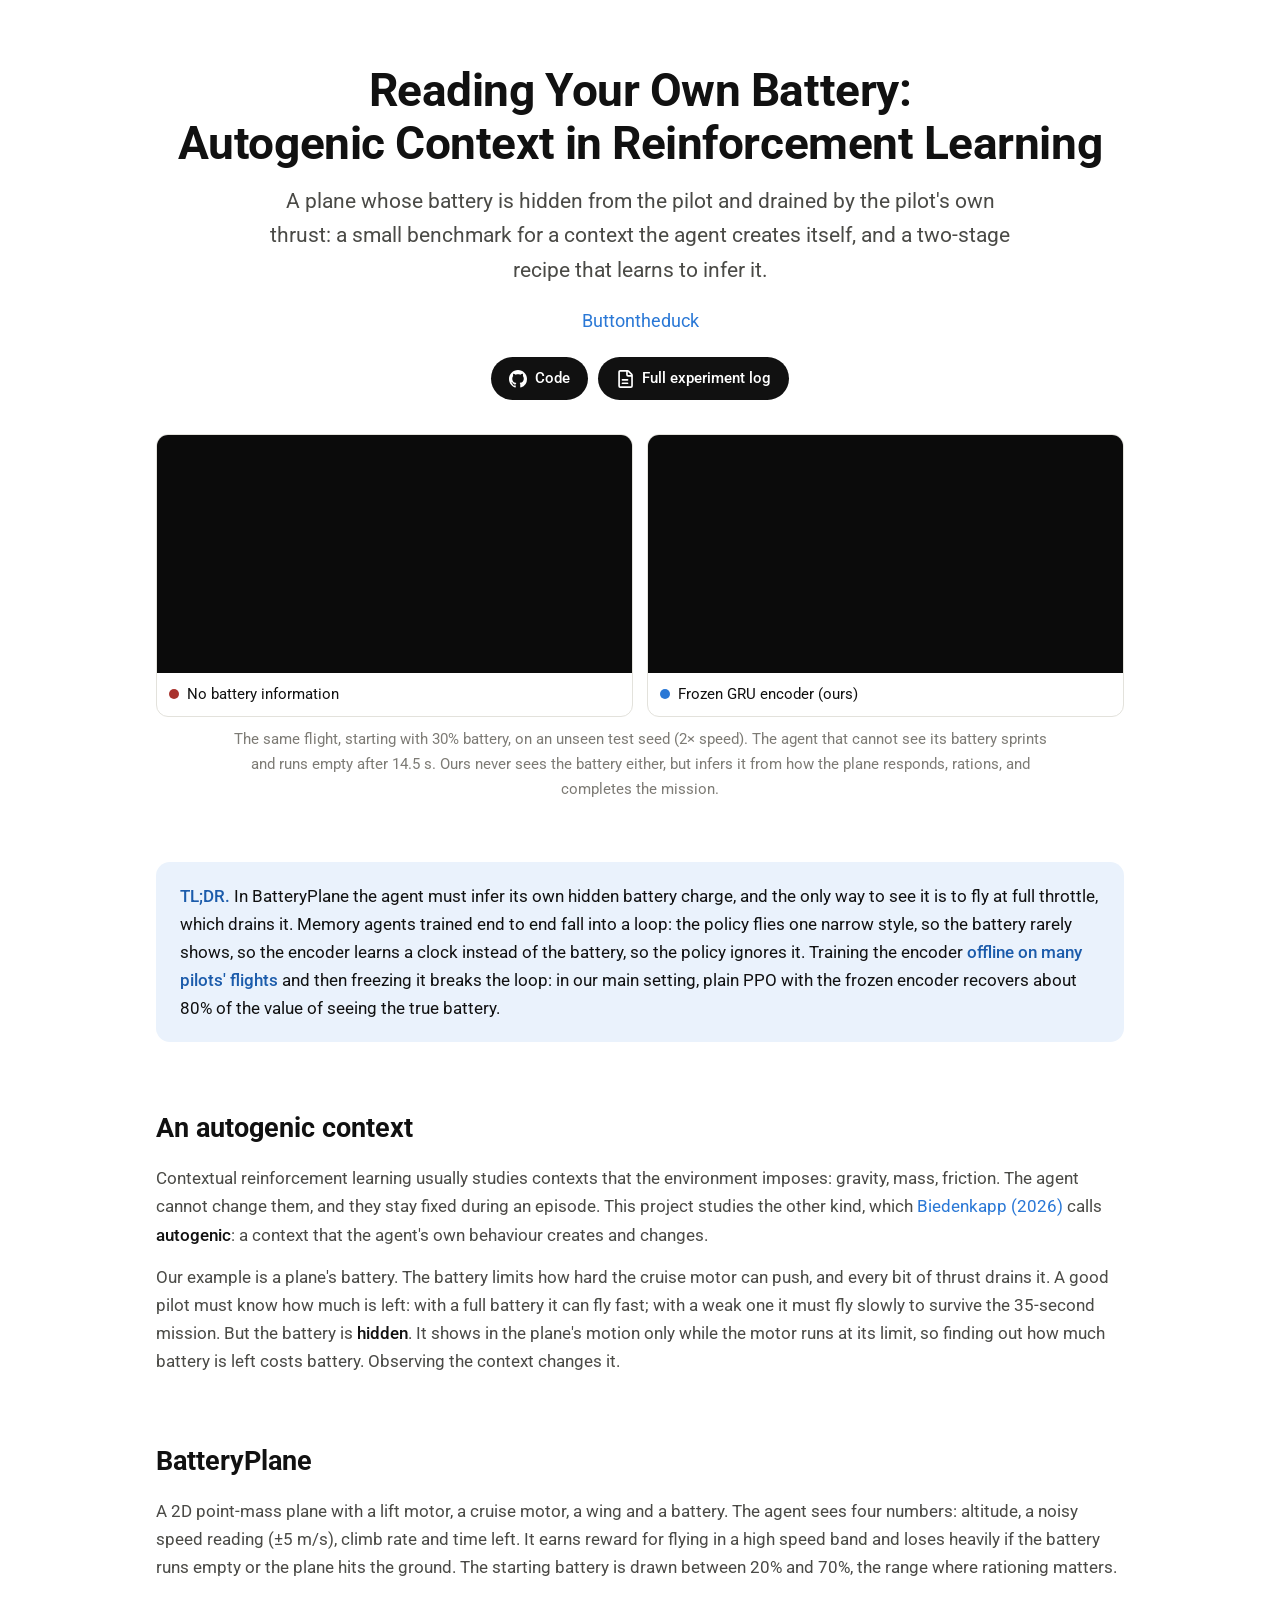
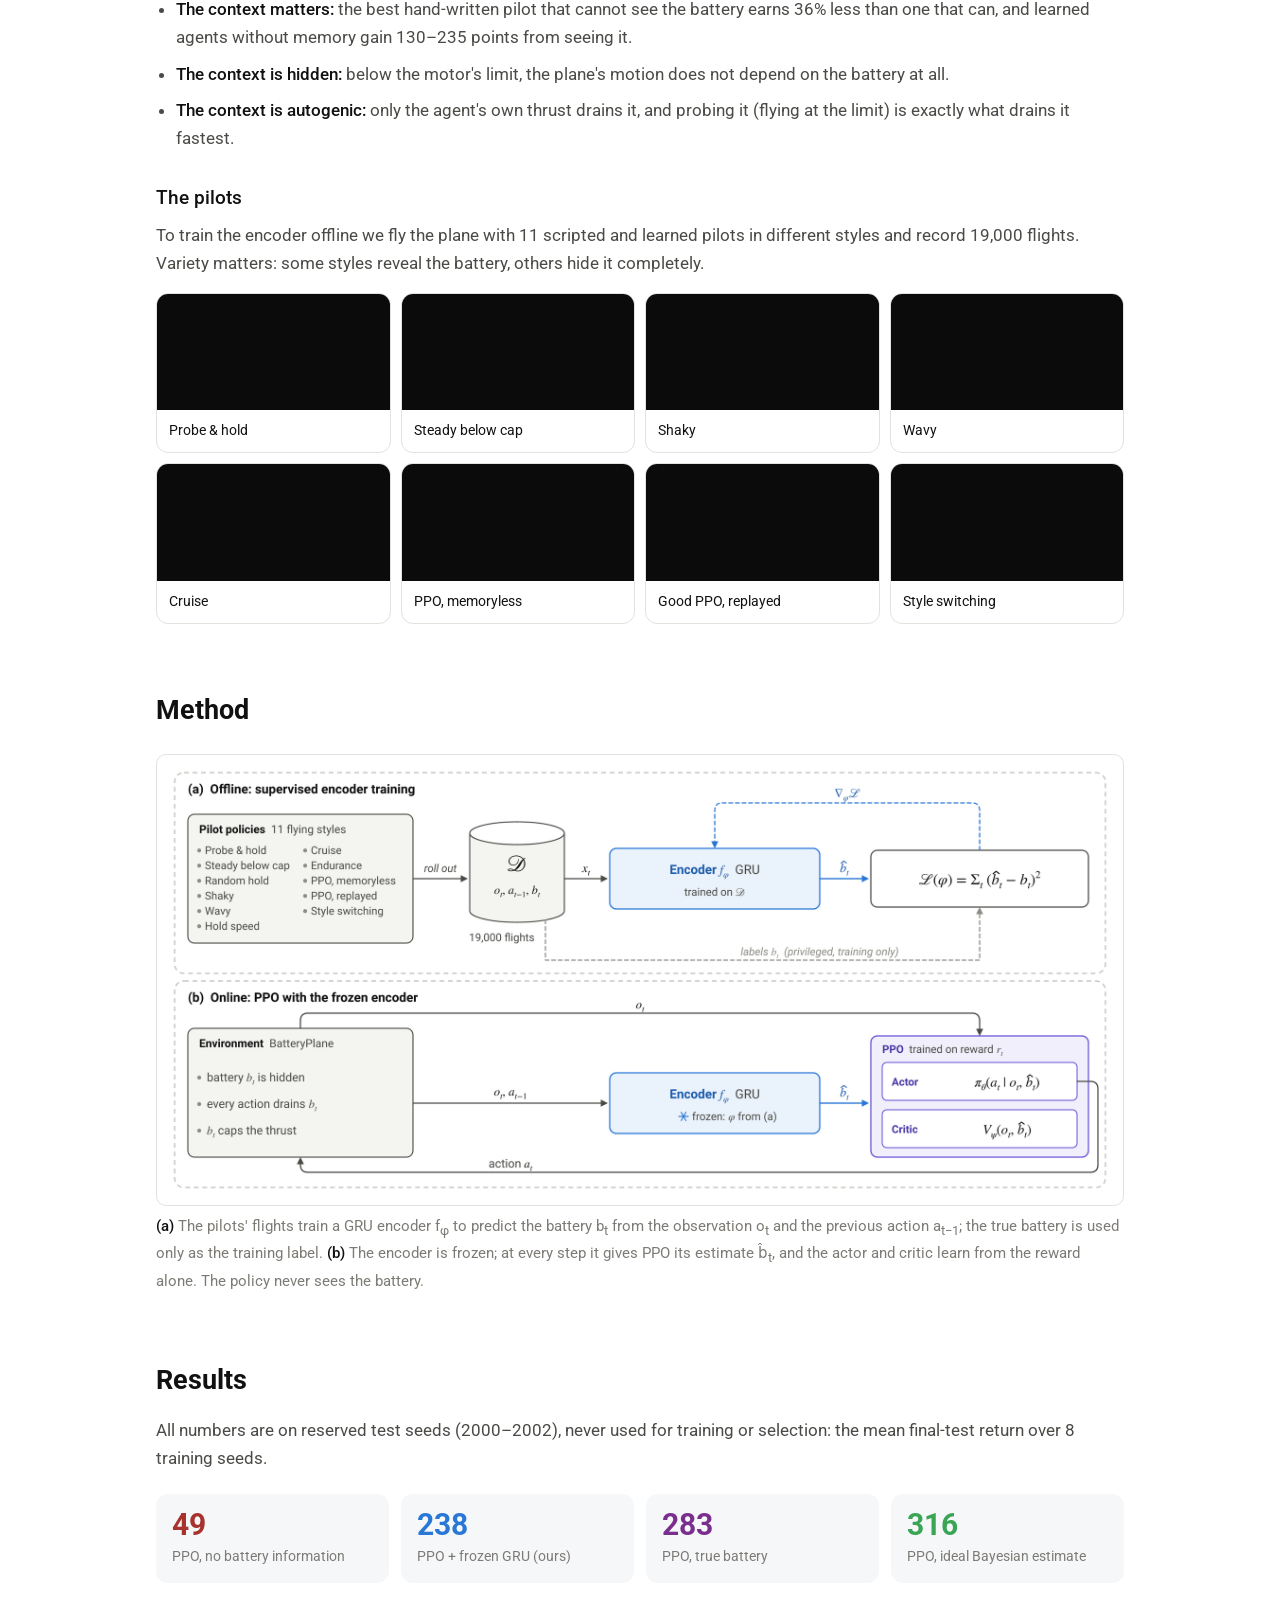
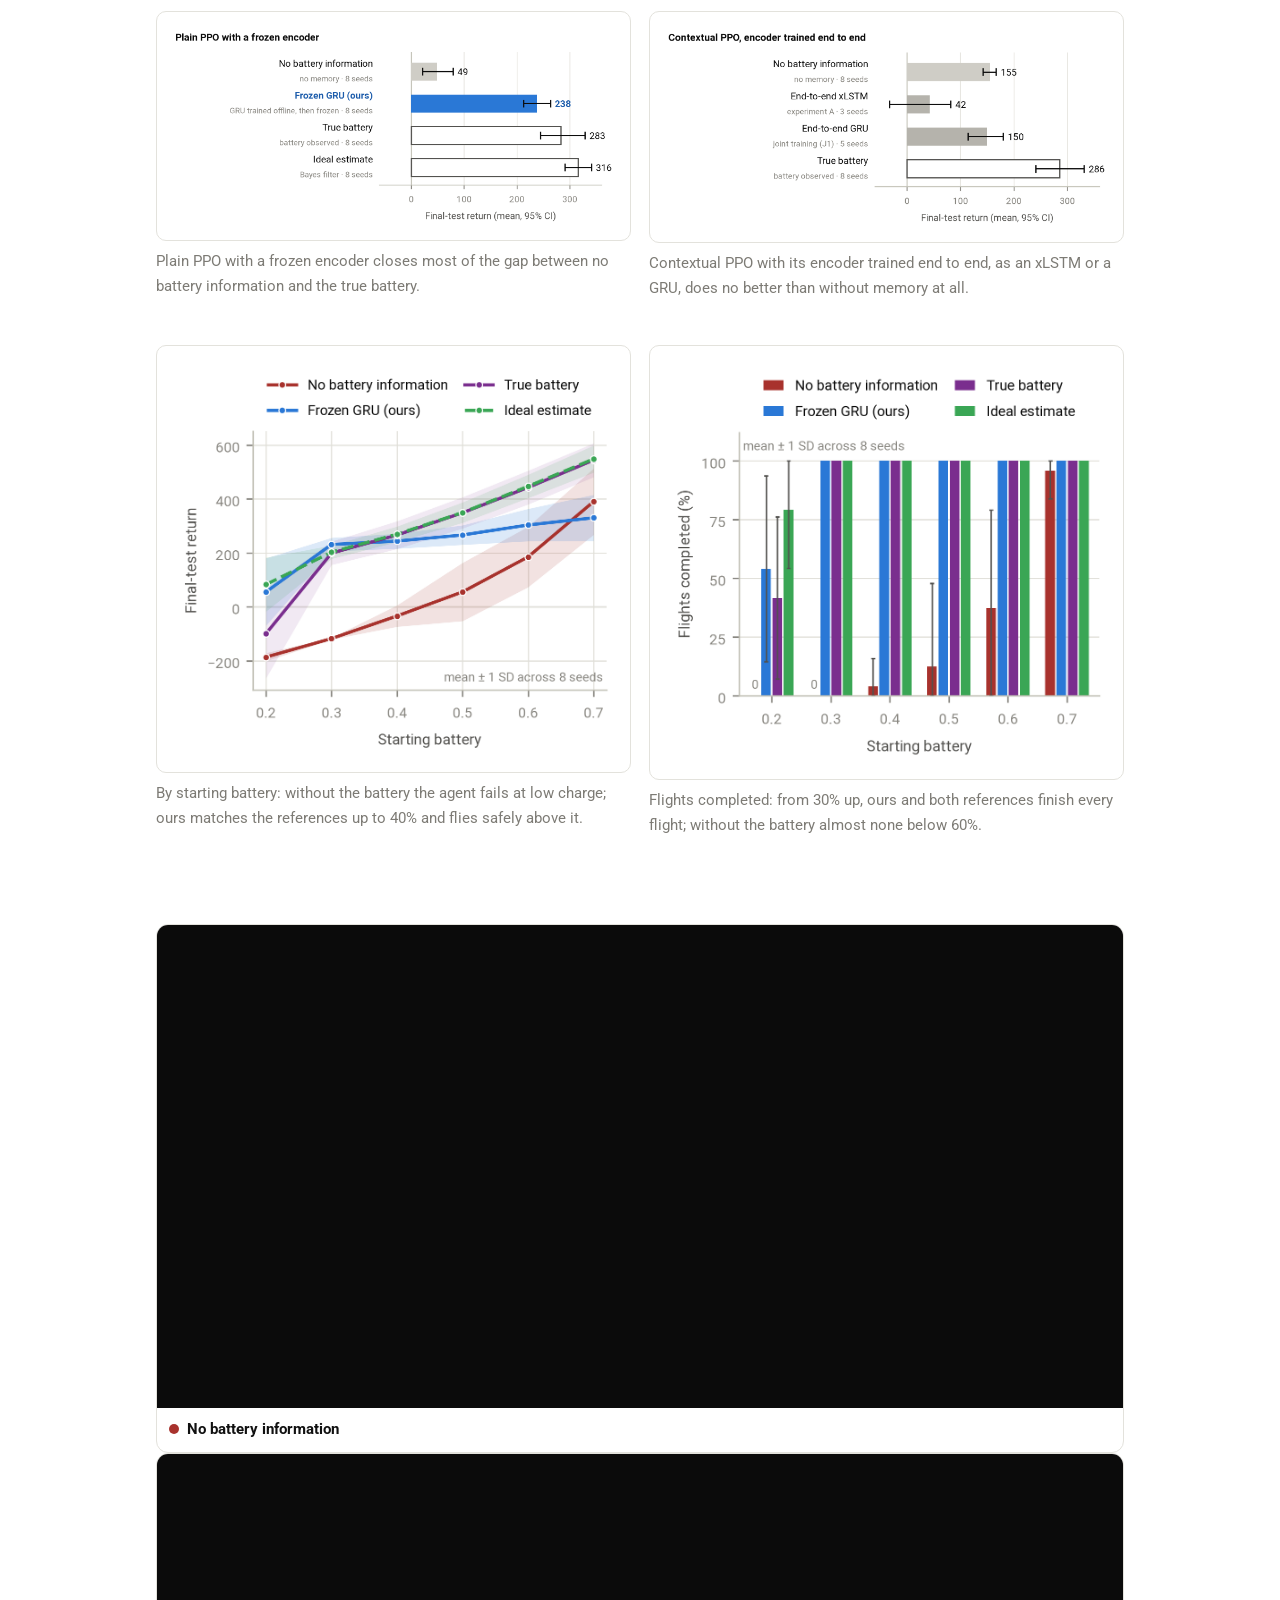
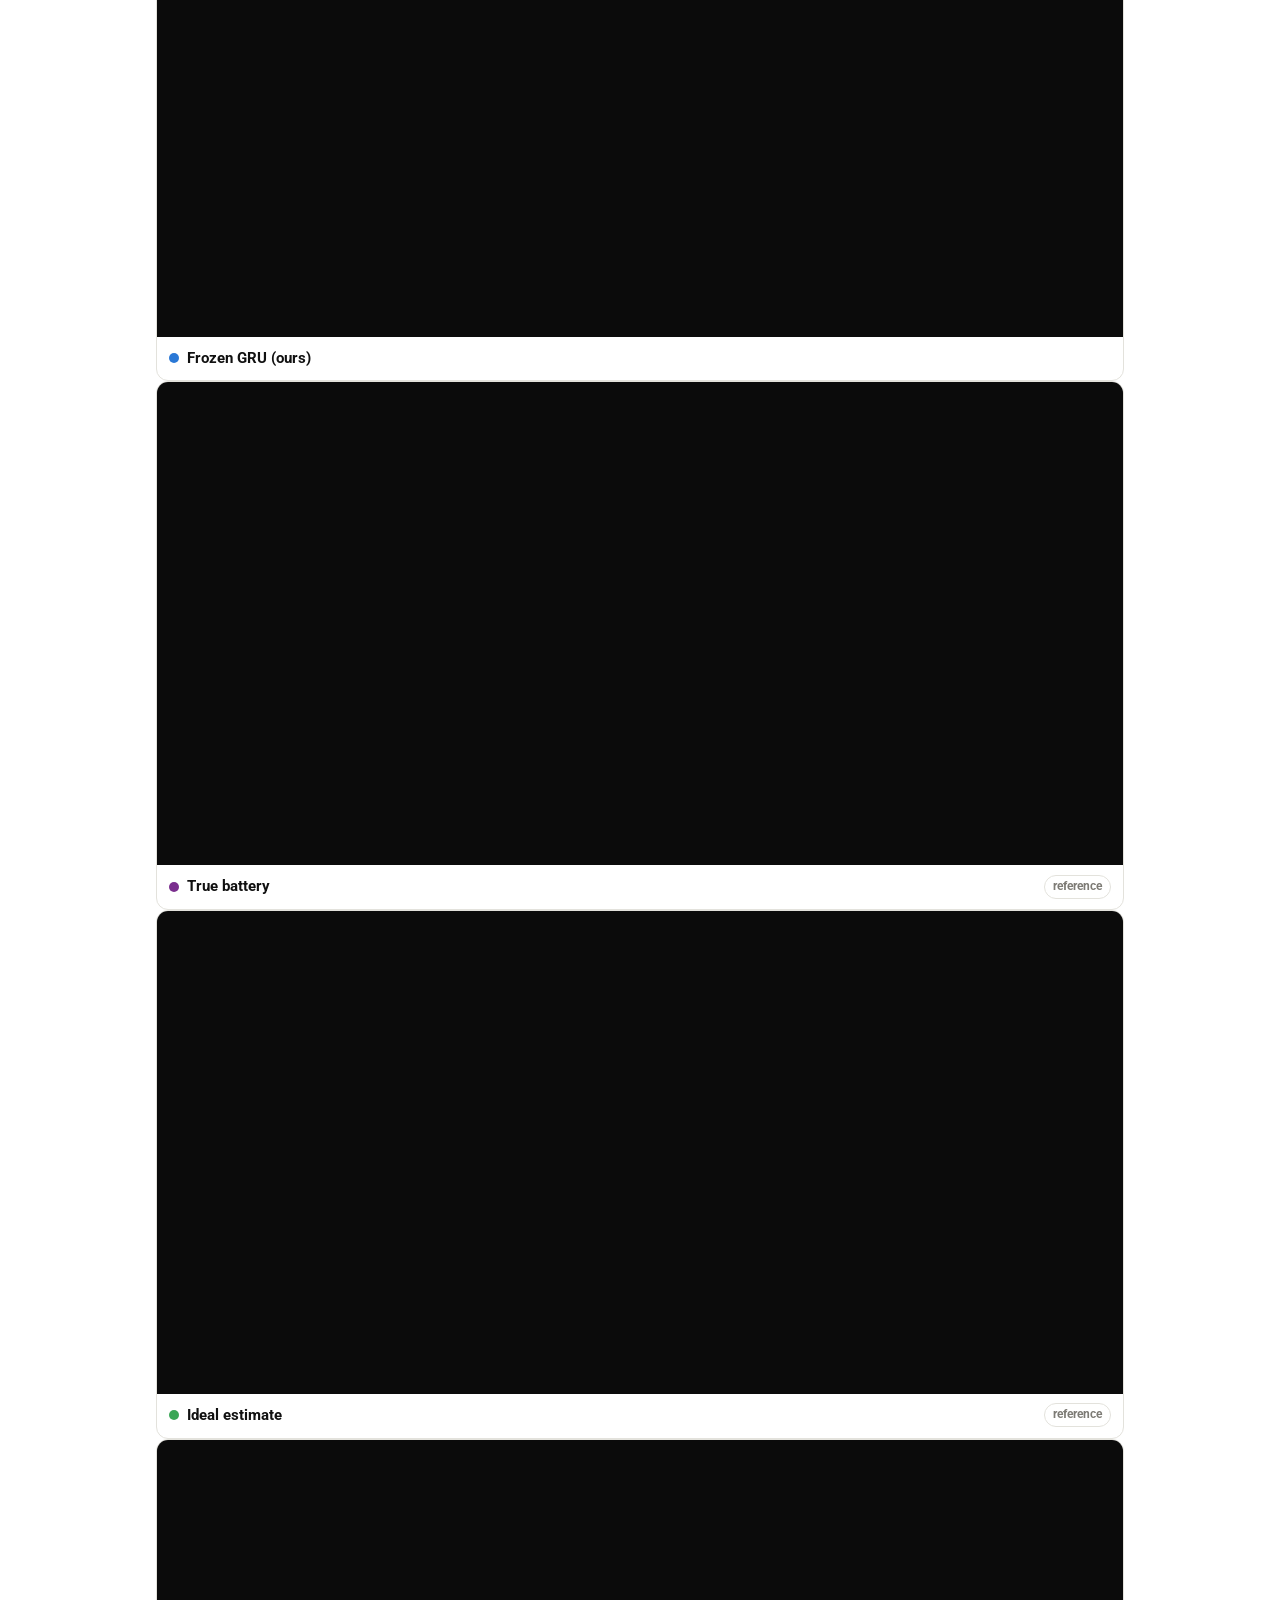
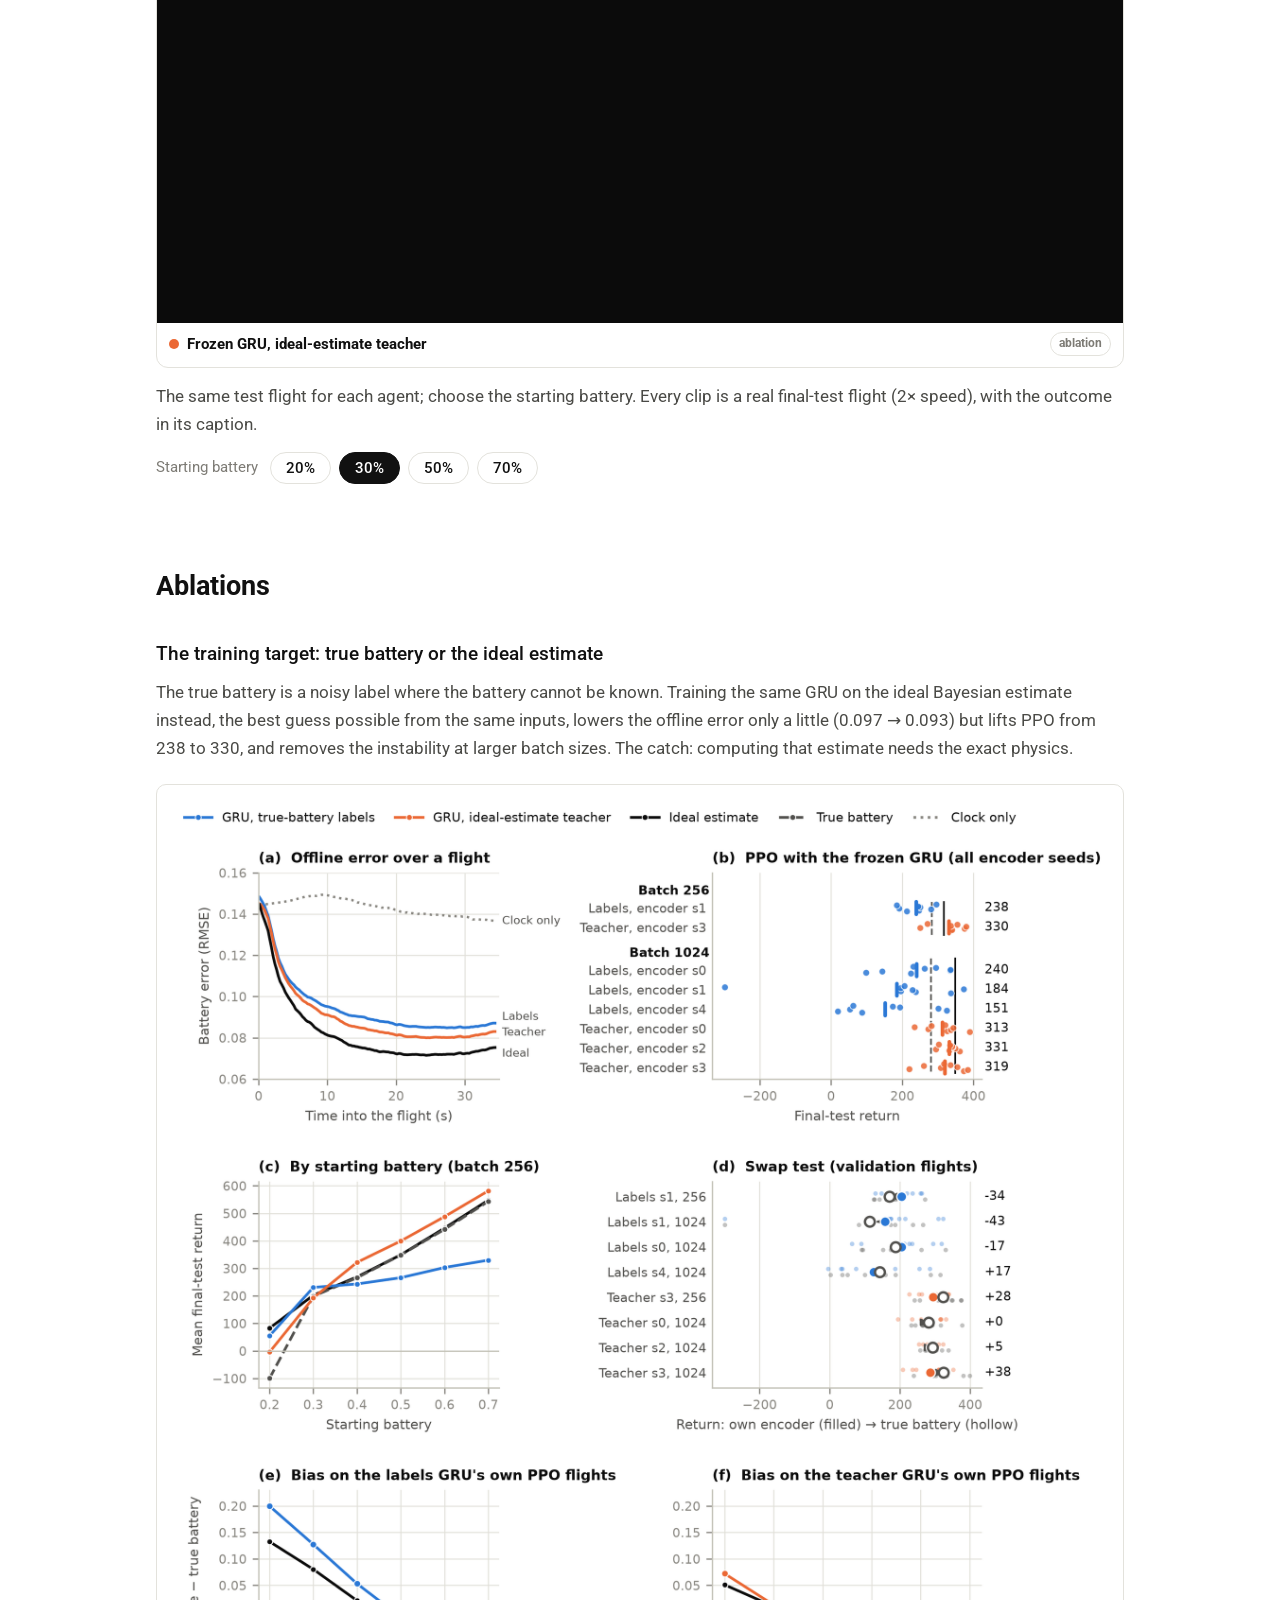
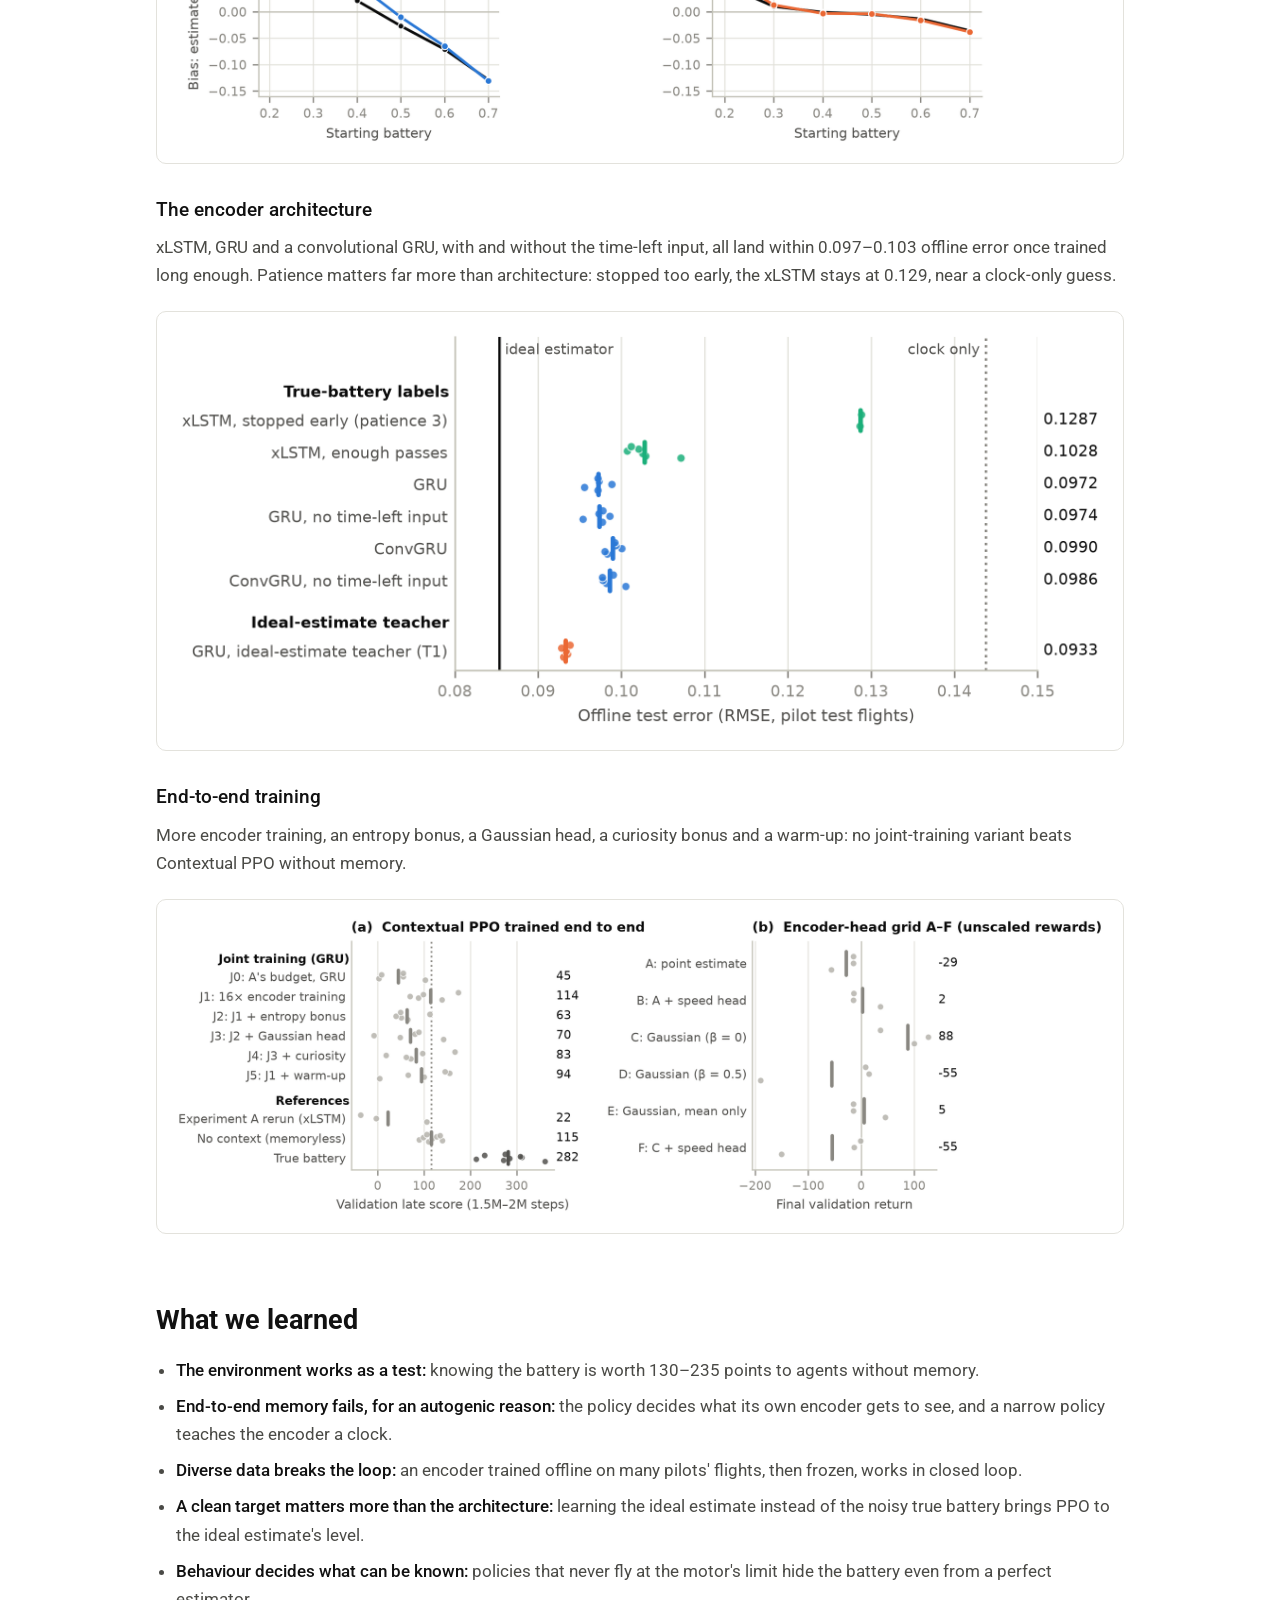
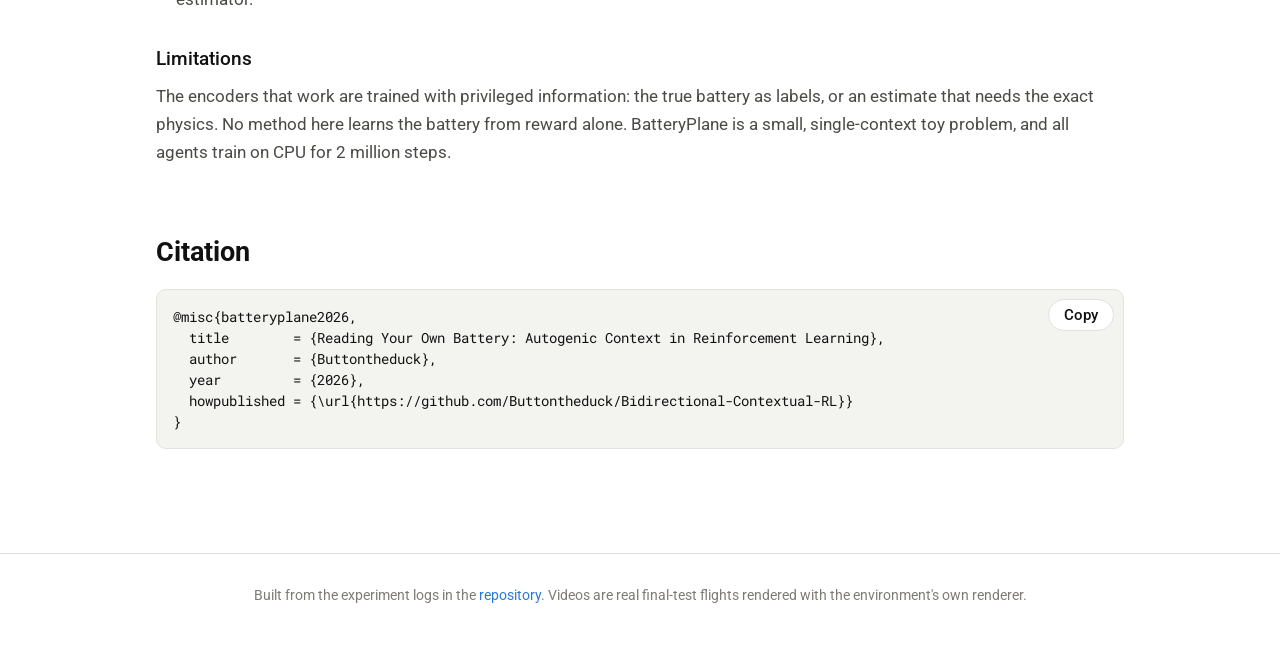
==== docs/index.html @ 3867484c "Project page for GitHub Pages (docs/) docs/index.html: the problem, BatteryPlane with the pilot styl" ====
<!DOCTYPE html>
<html lang="en">
<head>
  <meta charset="utf-8">
  <meta name="viewport" content="width=device-width, initial-scale=1">
  <title>Reading Your Own Battery: Autogenic Context in RL</title>
  <meta name="description" content="BatteryPlane, a benchmark where the agent's own actions change and hide its context, and a two-stage recipe that learns to infer it.">
  <meta property="og:title" content="Reading Your Own Battery: Autogenic Context in Reinforcement Learning">
  <meta property="og:description" content="A plane whose battery is hidden and drained by its own thrust. End-to-end memory agents fail; a frozen encoder trained on many pilots' flights recovers most of the value of knowing the battery.">
  <meta property="og:image" content="assets/figures/fig1_method.png">
  <link rel="preconnect" href="https://fonts.googleapis.com">
  <link rel="preconnect" href="https://fonts.gstatic.com" crossorigin>
  <link href="https://fonts.googleapis.com/css2?family=Roboto:ital,wght@0,400;0,500;0,700;1,400&family=Roboto+Mono:wght@400&display=swap" rel="stylesheet">
  <style>
    :root {
      --bg: #ffffff; --surface: #f6f7f9; --card: #ffffff; --ink: #111111; --ink2: #4a4a46; --muted: #7d7b75;
      --line: #e3e2dc; --accent: #2a78d6; --accent-dark: #1c5cab; --accent-tint: #eaf2fc;
      --red: #a8322d; --green: #3aa655; --purple: #7a2e8e; --code: #f3f3f0;
      color-scheme: light;
    }
    @media (prefers-color-scheme: dark) {
      :root:not([data-theme="light"]) {
        --bg: #141414; --surface: #1c1c1b; --card: #222221; --ink: #f0efec; --ink2: #c3c2b7; --muted: #8f8d86;
        --line: #33332f; --accent: #4f93e6; --accent-dark: #8fbaf0; --accent-tint: #1d2a3a; --code: #1f1f1e;
        color-scheme: dark;
      }
    }
    :root[data-theme="dark"] {
      --bg: #141414; --surface: #1c1c1b; --card: #222221; --ink: #f0efec; --ink2: #c3c2b7; --muted: #8f8d86;
      --line: #33332f; --accent: #4f93e6; --accent-dark: #8fbaf0; --accent-tint: #1d2a3a; --code: #1f1f1e;
      color-scheme: dark;
    }
    * { box-sizing: border-box; }
    html { scroll-behavior: smooth; }
    body { margin: 0; background: var(--bg); color: var(--ink); font: 400 17px/1.65 "Roboto", system-ui, -apple-system, "Segoe UI", sans-serif; }
    main { max-width: 1000px; margin: 0 auto; padding: 0 16px 64px; }
    a { color: var(--accent); text-decoration: none; }
    a:hover { text-decoration: underline; }
    h1 { font-size: clamp(30px, 5vw, 46px); line-height: 1.15; margin: 0 0 14px; font-weight: 700; letter-spacing: -0.01em; }
    h2 { font-size: 27px; margin: 64px 0 14px; font-weight: 700; }
    h3 { font-size: 19px; margin: 30px 0 8px; font-weight: 500; }
    p { margin: 0 0 14px; color: var(--ink2); }
    strong { color: var(--ink); font-weight: 500; }
    .hero { text-align: center; padding: 64px 0 20px; }
    .subtitle { font-size: clamp(17px, 2.3vw, 21px); color: var(--ink2); max-width: 760px; margin: 0 auto 18px; }
    .authors { font-size: 18px; margin-bottom: 22px; }
    .buttons { display: flex; flex-wrap: wrap; justify-content: center; gap: 10px; }
    .button { display: inline-flex; align-items: center; gap: 8px; padding: 9px 18px; border-radius: 999px; background: var(--ink); color: var(--bg);
              font-weight: 500; font-size: 15px; }
    .button:hover { text-decoration: none; opacity: 0.85; }
    .button svg { width: 18px; height: 18px; fill: currentColor; }
    .teaser { margin: 34px 0 10px; display: grid; grid-template-columns: 1fr 1fr; gap: 14px; }
    .video-card { background: var(--card); border: 1px solid var(--line); border-radius: 12px; overflow: hidden; }
    .video-card video { display: block; width: 100%; height: auto; background: #0b0b0b; }
    .video-card .label { padding: 9px 12px 10px; font-size: 15px; display: flex; align-items: center; gap: 8px; color: var(--ink); }
    .dot { width: 10px; height: 10px; border-radius: 50%; flex: none; }
    .caption { font-size: 15px; color: var(--muted); text-align: center; margin: 6px auto 0; max-width: 820px; }
    .tldr { background: var(--accent-tint); border-radius: 14px; padding: 20px 24px; margin: 40px 0 0; }
    .tldr p { margin: 0; color: var(--ink); }
    .tldr strong { color: var(--accent-dark); }
    figure { margin: 22px 0; }
    figure img { display: block; width: 100%; height: auto; background: #ffffff; border-radius: 10px; border: 1px solid var(--line); padding: 10px; }
    figcaption { font-size: 15px; color: var(--muted); margin-top: 8px; }
    .two { display: grid; grid-template-columns: 1fr 1fr; gap: 18px; align-items: start; }
    .numbers { display: grid; grid-template-columns: repeat(4, 1fr); gap: 12px; margin: 22px 0 6px; }
    .stat { background: var(--surface); border-radius: 12px; padding: 14px 16px; }
    .stat .value { font-size: 30px; font-weight: 700; line-height: 1.1; color: var(--ink); }
    .stat .name { font-size: 14px; color: var(--muted); margin-top: 4px; }
    .stat.ours .value { color: var(--accent); }
    .pilots { display: grid; grid-template-columns: repeat(4, 1fr); gap: 10px; margin-top: 16px; }
    .pilots .label { font-size: 14px; }
    .controls { display: flex; flex-wrap: wrap; align-items: center; gap: 8px; margin: 14px 0 16px; }
    .controls span { color: var(--muted); font-size: 15px; margin-right: 4px; }
    .chip { border: 1px solid var(--line); background: var(--card); color: var(--ink); border-radius: 999px; padding: 6px 15px; font: 500 15px "Roboto", sans-serif;
            cursor: pointer; }
    .chip[aria-pressed="true"] { background: var(--ink); color: var(--bg); border-color: var(--ink); }
    .gallery { display: grid; grid-template-columns: repeat(3, 1fr); gap: 12px; }
    .tag { font-size: 12px; color: var(--muted); border: 1px solid var(--line); border-radius: 999px; padding: 1px 8px; margin-left: auto; }
    ul.points { padding-left: 20px; margin: 0 0 14px; color: var(--ink2); }
    ul.points li { margin-bottom: 8px; }
    .bib { position: relative; }
    pre { background: var(--code); border: 1px solid var(--line); border-radius: 10px; padding: 16px; overflow-x: auto; font: 400 14px/1.5 "Roboto Mono", ui-monospace, monospace;
          color: var(--ink); margin: 0; }
    .copy { position: absolute; top: 10px; right: 10px; }
    footer { text-align: center; color: var(--muted); font-size: 14px; padding: 30px 16px 40px; border-top: 1px solid var(--line); margin-top: 40px; }
    @media (max-width: 760px) {
      .teaser, .two { grid-template-columns: 1fr; }
      .numbers, .pilots { grid-template-columns: 1fr 1fr; }
      .gallery { grid-template-columns: 1fr 1fr; }
      h2 { margin-top: 48px; }
    }
    @media (max-width: 460px) { .gallery { grid-template-columns: 1fr; } }
  </style>
</head>
<body>
<main>

  <header class="hero">
    <h1>Reading Your Own Battery:<br>Autogenic Context in Reinforcement Learning</h1>
    <p class="subtitle">A plane whose battery is hidden from the pilot and drained by the pilot's own thrust: a small benchmark for a context the agent creates itself, and a two-stage recipe that learns to infer it.</p>
    <div class="authors"><a href="https://github.com/Buttontheduck">Buttontheduck</a></div>
    <div class="buttons">
      <a class="button" href="https://github.com/Buttontheduck/Bidirectional-Contextual-RL">
        <svg viewBox="0 0 16 16" aria-hidden="true"><path d="M8 0C3.58 0 0 3.58 0 8c0 3.54 2.29 6.53 5.47 7.59.4.07.55-.17.55-.38 0-.19-.01-.82-.01-1.49-2.01.37-2.53-.49-2.69-.94-.09-.23-.48-.94-.82-1.13-.28-.15-.68-.52-.01-.53.63-.01 1.08.58 1.23.82.72 1.21 1.87.87 2.33.66.07-.52.28-.87.51-1.07-1.78-.2-3.64-.89-3.64-3.95 0-.87.31-1.59.82-2.15-.08-.2-.36-1.02.08-2.12 0 0 .67-.21 2.2.82.64-.18 1.32-.27 2-.27.68 0 1.36.09 2 .27 1.53-1.04 2.2-.82 2.2-.82.44 1.1.16 1.92.08 2.12.51.56.82 1.27.82 2.15 0 3.07-1.87 3.75-3.65 3.95.29.25.54.73.54 1.48 0 1.07-.01 1.93-.01 2.2 0 .21.15.46.55.38A8.013 8.013 0 0016 8c0-4.42-3.58-8-8-8z"/></svg>
        Code
      </a>
      <a class="button" href="https://github.com/Buttontheduck/Bidirectional-Contextual-RL/blob/main/ENCODER_PLAN.md">
        <svg viewBox="0 0 16 16" aria-hidden="true"><path d="M2 1.75C2 .784 2.784 0 3.75 0h6.586c.464 0 .909.184 1.237.513l2.914 2.914c.329.328.513.773.513 1.237v9.586A1.75 1.75 0 0113.25 16h-9.5A1.75 1.75 0 012 14.25zm1.75-.25a.25.25 0 00-.25.25v12.5c0 .138.112.25.25.25h9.5a.25.25 0 00.25-.25V6h-2.75A1.75 1.75 0 019 4.25V1.5zm6.75.062V4.25c0 .138.112.25.25.25h2.688zM5 8.75A.75.75 0 015.75 8h4.5a.75.75 0 010 1.5h-4.5A.75.75 0 015 8.75zm0 3a.75.75 0 01.75-.75h4.5a.75.75 0 010 1.5h-4.5a.75.75 0 01-.75-.75z"/></svg>
        Full experiment log
      </a>
    </div>

    <div class="teaser">
      <div class="video-card">
        <video src="assets/videos/memoryless_ppo_b03.mp4" muted loop playsinline preload="metadata"></video>
        <div class="label"><span class="dot" style="background:var(--red)"></span>No battery information</div>
      </div>
      <div class="video-card">
        <video src="assets/videos/gru_labels_ppo_b03.mp4" muted loop playsinline preload="metadata"></video>
        <div class="label"><span class="dot" style="background:var(--accent)"></span>Frozen GRU encoder (ours)</div>
      </div>
    </div>
    <p class="caption">The same flight, starting with 30% battery, on an unseen test seed (2× speed). The agent that cannot see its battery sprints and runs empty after 14.5 s. Ours never sees the battery either, but infers it from how the plane responds, rations, and completes the mission.</p>
  </header>

  <div class="tldr">
    <p><strong>TL;DR.</strong> In BatteryPlane the agent must infer its own hidden battery charge, and the only way to see it is to fly at full throttle, which drains it. Memory agents trained end to end fall into a loop: the policy flies one narrow style, so the battery rarely shows, so the encoder learns a clock instead of the battery, so the policy ignores it. Training the encoder <strong>offline on many pilots' flights</strong> and then freezing it breaks the loop: in our main setting, plain PPO with the frozen encoder recovers about 80% of the value of seeing the true battery.</p>
  </div>

  <h2 id="problem">An autogenic context</h2>
  <p>Contextual reinforcement learning usually studies contexts that the environment imposes: gravity, mass, friction. The agent cannot change them, and they stay fixed during an episode. This project studies the other kind, which <a href="https://arxiv.org/abs/2604.02348">Biedenkapp (2026)</a> calls <strong>autogenic</strong>: a context that the agent's own behaviour creates and changes.</p>
  <p>Our example is a plane's battery. The battery limits how hard the cruise motor can push, and every bit of thrust drains it. A good pilot must know how much is left: with a full battery it can fly fast; with a weak one it must fly slowly to survive the 35-second mission. But the battery is <strong>hidden</strong>. It shows in the plane's motion only while the motor runs at its limit, so finding out how much battery is left costs battery. Observing the context changes it.</p>

  <h2 id="environment">BatteryPlane</h2>
  <p>A 2D point-mass plane with a lift motor, a cruise motor, a wing and a battery. The agent sees four numbers: altitude, a noisy speed reading (±5 m/s), climb rate and time left. It earns reward for flying in a high speed band and loses heavily if the battery runs empty or the plane hits the ground. The starting battery is drawn between 20% and 70%, the range where rationing matters.</p>
  <ul class="points">
    <li><strong>The context matters:</strong> the best hand-written pilot that cannot see the battery earns 36% less than one that can, and learned agents without memory gain 130–235 points from seeing it.</li>
    <li><strong>The context is hidden:</strong> below the motor's limit, the plane's motion does not depend on the battery at all.</li>
    <li><strong>The context is autogenic:</strong> only the agent's own thrust drains it, and probing it (flying at the limit) is exactly what drains it fastest.</li>
  </ul>
  <h3>The pilots</h3>
  <p>To train the encoder offline we fly the plane with 11 scripted and learned pilots in different styles and record 19,000 flights. Variety matters: some styles reveal the battery, others hide it completely.</p>
  <div class="pilots" id="pilots"></div>

  <h2 id="method">Method</h2>
  <figure>
    <img src="assets/figures/fig1_method.png" alt="Diagram of the two-stage method: offline supervised encoder training, then PPO with the frozen encoder." loading="lazy">
    <figcaption><strong>(a)</strong> The pilots' flights train a GRU encoder f<sub>φ</sub> to predict the battery b<sub>t</sub> from the observation o<sub>t</sub> and the previous action a<sub>t−1</sub>; the true battery is used only as the training label. <strong>(b)</strong> The encoder is frozen; at every step it gives PPO its estimate b̂<sub>t</sub>, and the actor and critic learn from the reward alone. The policy never sees the battery.</figcaption>
  </figure>

  <h2 id="results">Results</h2>
  <p>All numbers are on reserved test seeds (2000–2002), never used for training or selection: the mean final-test return over 8 training seeds.</p>
  <div class="numbers">
    <div class="stat"><div class="value" style="color:var(--red)">49</div><div class="name">PPO, no battery information</div></div>
    <div class="stat ours"><div class="value">238</div><div class="name">PPO + frozen GRU (ours)</div></div>
    <div class="stat"><div class="value" style="color:var(--purple)">283</div><div class="name">PPO, true battery</div></div>
    <div class="stat"><div class="value" style="color:var(--green)">316</div><div class="name">PPO, ideal Bayesian estimate</div></div>
  </div>
  <div class="two">
    <figure>
      <img src="assets/figures/fig2a_plain_ppo.png" alt="Bar chart: final-test return of plain PPO with no battery information, the frozen GRU, the true battery and the ideal estimate." loading="lazy">
      <figcaption>Plain PPO with a frozen encoder closes most of the gap between no battery information and the true battery.</figcaption>
    </figure>
    <figure>
      <img src="assets/figures/fig2b_end_to_end.png" alt="Bar chart: Contextual PPO with encoders trained end to end does no better than without memory." loading="lazy">
      <figcaption>Contextual PPO with its encoder trained end to end, as an xLSTM or a GRU, does no better than without memory at all.</figcaption>
    </figure>
  </div>
  <div class="two">
    <figure>
      <img src="assets/figures/fig3a_return_by_battery.png" alt="Line chart: return by starting battery for the four agents." loading="lazy">
      <figcaption>By starting battery: without the battery the agent fails at low charge; ours matches the references up to 40% and flies safely above it.</figcaption>
    </figure>
    <figure>
      <img src="assets/figures/fig3b_completion_by_battery.png" alt="Bar chart: share of flights completed by starting battery." loading="lazy">
      <figcaption>Flights completed: from 30% up, ours and both references finish every flight; without the battery almost none below 60%.</figcaption>
    </figure>
  </div>

  <h2 id="gallery">See them fly</h2>
  <p>The same test flight for each agent; choose the starting battery. Every clip is a real final-test flight (2× speed), with the outcome in its caption.</p>
  <div class="controls" role="group" aria-label="Starting battery">
    <span>Starting battery</span>
    <button class="chip" data-b="02">20%</button>
    <button class="chip" data-b="03" aria-pressed="true">30%</button>
    <button class="chip" data-b="05">50%</button>
    <button class="chip" data-b="07">70%</button>
  </div>
  <div class="gallery" id="gallery"></div>

  <h2 id="ablations">Ablations</h2>
  <h3>The training target: true battery or the ideal estimate</h3>
  <p>The true battery is a noisy label where the battery cannot be known. Training the same GRU on the ideal Bayesian estimate instead, the best guess possible from the same inputs, lowers the offline error only a little (0.097 → 0.093) but lifts PPO from 238 to 330, and removes the instability at larger batch sizes. The catch: computing that estimate needs the exact physics.</p>
  <figure><img src="assets/figures/fig_ablation_target.png" alt="Six-panel ablation of the encoder's training target." loading="lazy"></figure>
  <h3>The encoder architecture</h3>
  <p>xLSTM, GRU and a convolutional GRU, with and without the time-left input, all land within 0.097–0.103 offline error once trained long enough. Patience matters far more than architecture: stopped too early, the xLSTM stays at 0.129, near a clock-only guess.</p>
  <figure><img src="assets/figures/fig_ablation_architecture.png" alt="Offline test error by encoder architecture." loading="lazy"></figure>
  <h3>End-to-end training</h3>
  <p>More encoder training, an entropy bonus, a Gaussian head, a curiosity bonus and a warm-up: no joint-training variant beats Contextual PPO without memory.</p>
  <figure><img src="assets/figures/fig_ablation_end_to_end.png" alt="Joint-training variants and the encoder-head grid, all at the memoryless level." loading="lazy"></figure>

  <h2 id="lessons">What we learned</h2>
  <ul class="points">
    <li><strong>The environment works as a test:</strong> knowing the battery is worth 130–235 points to agents without memory.</li>
    <li><strong>End-to-end memory fails, for an autogenic reason:</strong> the policy decides what its own encoder gets to see, and a narrow policy teaches the encoder a clock.</li>
    <li><strong>Diverse data breaks the loop:</strong> an encoder trained offline on many pilots' flights, then frozen, works in closed loop.</li>
    <li><strong>A clean target matters more than the architecture:</strong> learning the ideal estimate instead of the noisy true battery brings PPO to the ideal estimate's level.</li>
    <li><strong>Behaviour decides what can be known:</strong> policies that never fly at the motor's limit hide the battery even from a perfect estimator.</li>
  </ul>
  <h3>Limitations</h3>
  <p>The encoders that work are trained with privileged information: the true battery as labels, or an estimate that needs the exact physics. No method here learns the battery from reward alone. BatteryPlane is a small, single-context toy problem, and all agents train on CPU for 2 million steps.</p>

  <h2 id="citation">Citation</h2>
  <div class="bib">
    <pre id="bibtex">@misc{batteryplane2026,
  title        = {Reading Your Own Battery: Autogenic Context in Reinforcement Learning},
  author       = {Buttontheduck},
  year         = {2026},
  howpublished = {\url{https://github.com/Buttontheduck/Bidirectional-Contextual-RL}}
}</pre>
    <button class="chip copy" id="copy">Copy</button>
  </div>

</main>
<footer>
  Built from the experiment logs in the <a href="https://github.com/Buttontheduck/Bidirectional-Contextual-RL">repository</a>. Videos are real final-test flights rendered with the environment's own renderer.
</footer>

<script>
  // Pilot styles (test seed 2001, starting battery 44%)
  const pilots = [["probe_hold", "Probe & hold"], ["steady_below", "Steady below cap"], ["shaky", "Shaky"], ["wavy", "Wavy"],
                  ["cruise", "Cruise"], ["blind_ppo", "PPO, memoryless"], ["replay_good", "Good PPO, replayed"],
                  ["switching", "Style switching"]];
  document.getElementById("pilots").innerHTML = pilots.map(([file, name]) =>
    `<div class="video-card"><video src="assets/videos/pilot_${file}.mp4" muted loop playsinline preload="metadata"></video>` +
    `<div class="label">${name}</div></div>`).join("");

  // Gallery: the same test flight (seed 2000) for each agent, by starting battery
  const agents = [["memoryless_ppo", "No battery information", "var(--red)", ""],
                  ["gru_labels_ppo", "Frozen GRU (ours)", "var(--accent)", ""],
                  ["true_battery_ppo", "True battery", "var(--purple)", "reference"],
                  ["ideal_ppo", "Ideal estimate", "var(--green)", "reference"],
                  ["gru_teacher_ppo", "Frozen GRU, ideal-estimate teacher", "#eb6834", "ablation"]];
  const gallery = document.getElementById("gallery");
  function showBattery(b) {
    gallery.innerHTML = agents.map(([file, name, color, tag]) =>
      `<div class="video-card"><video src="assets/videos/${file}_b${b}.mp4" muted loop playsinline preload="metadata"></video>` +
      `<div class="label"><span class="dot" style="background:${color}"></span>${name}` +
      (tag ? `<span class="tag">${tag}</span>` : "") + `</div></div>`).join("");
    gallery.querySelectorAll("video").forEach(observe);
  }
  document.querySelectorAll(".chip[data-b]").forEach(chip => chip.addEventListener("click", () => {
    document.querySelectorAll(".chip[data-b]").forEach(c => c.setAttribute("aria-pressed", String(c === chip)));
    showBattery(chip.dataset.b);
  }));

  // Play videos only while they are on screen
  const watcher = "IntersectionObserver" in window ? new IntersectionObserver(entries => entries.forEach(e => {
    if (e.isIntersecting) { e.target.play().catch(() => {}); } else { e.target.pause(); }
  }), { threshold: 0.25 }) : null;
  function observe(video) { if (watcher) { watcher.observe(video); } else { video.autoplay = true; } }
  document.querySelectorAll("video").forEach(observe);
  showBattery("03");

  // Copy the BibTeX
  document.getElementById("copy").addEventListener("click", async () => {
    const button = document.getElementById("copy");
    try { await navigator.clipboard.writeText(document.getElementById("bibtex").textContent); button.textContent = "Copied"; }
    catch (err) { button.textContent = "Select and copy"; }
    setTimeout(() => { button.textContent = "Copy"; }, 1600);
  });
</script>
</body>
</html>
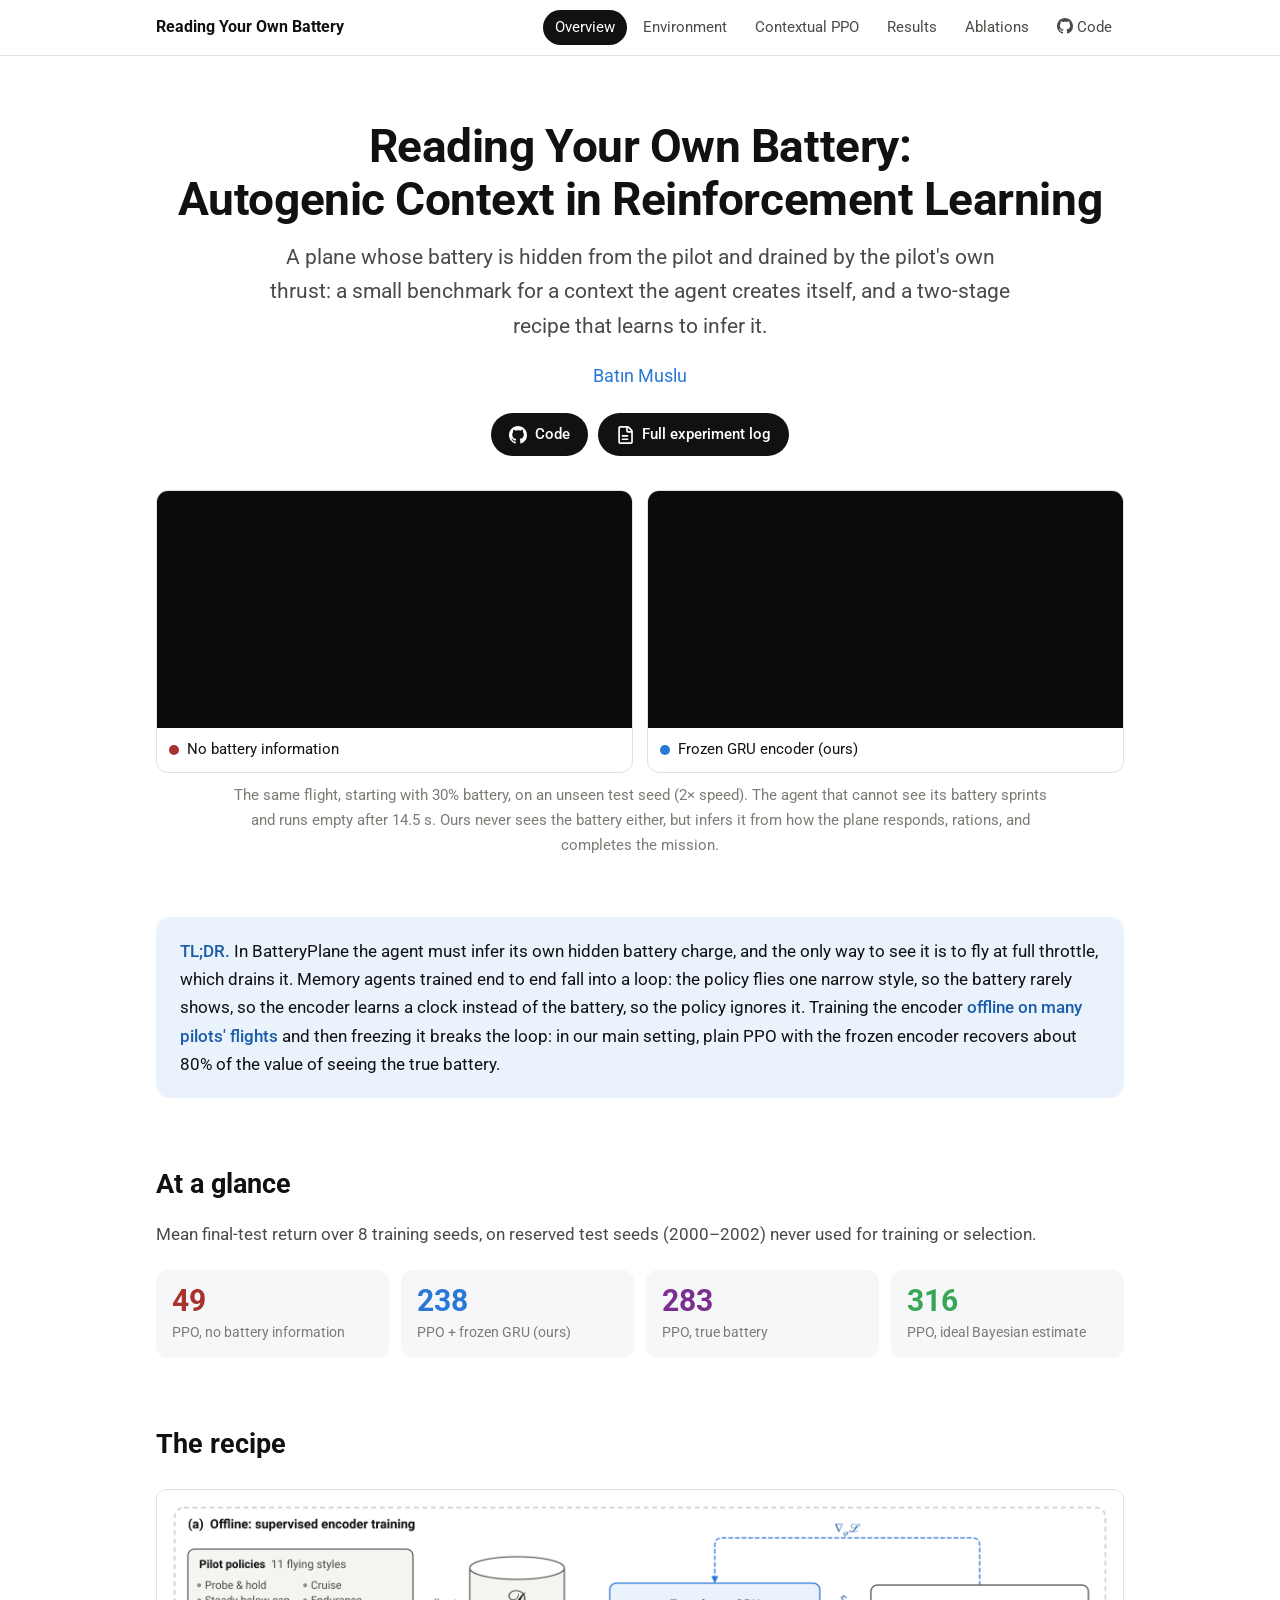
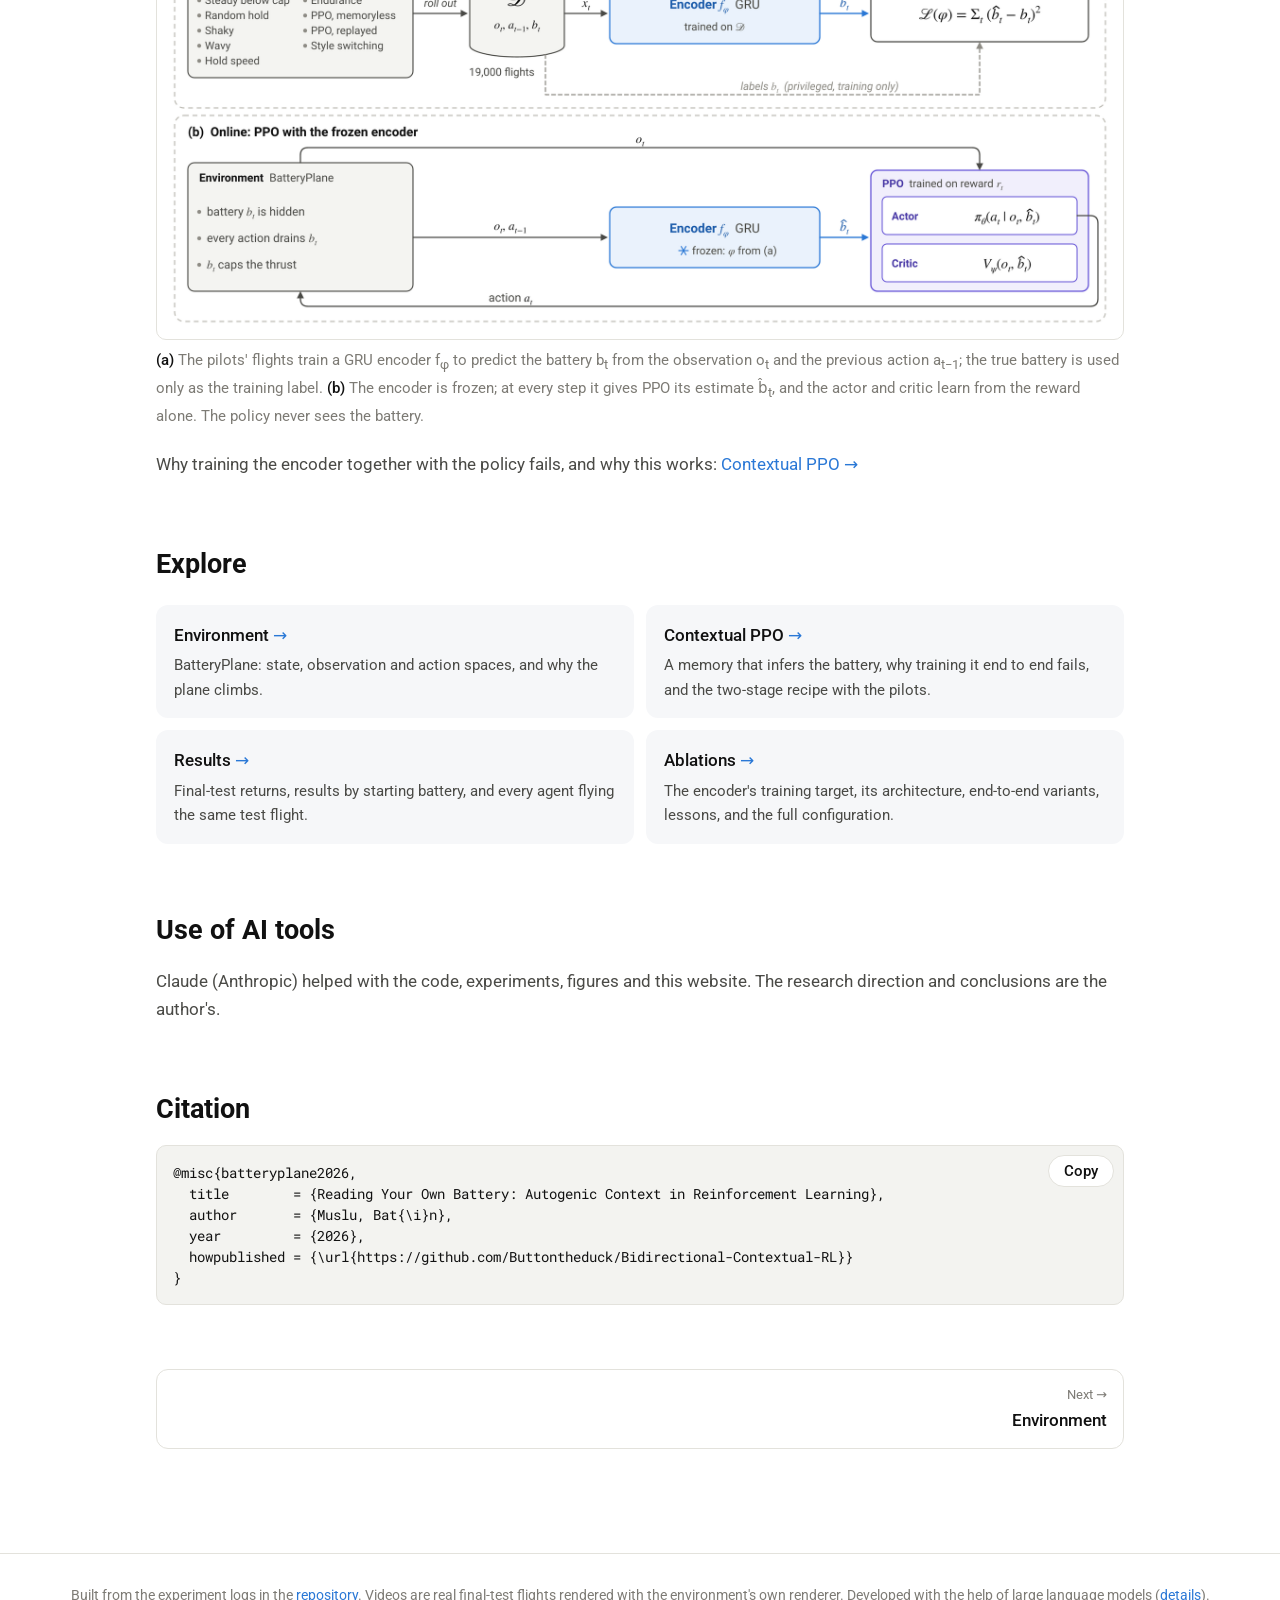
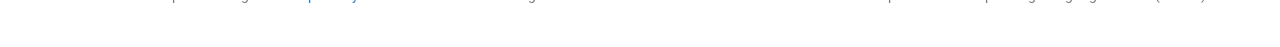
==== commit 43c4f070: "Project page: five tabs, the environment's spaces, why the plane climbs, and the configuration docs/" ====
--- a/docs/index.html
+++ b/docs/index.html
@@ -3,102 +3,25 @@
 <head>
   <meta charset="utf-8">
   <meta name="viewport" content="width=device-width, initial-scale=1">
+  <meta name="author" content="Batın Muslu">
   <title>Reading Your Own Battery: Autogenic Context in RL</title>
   <meta name="description" content="BatteryPlane, a benchmark where the agent's own actions change and hide its context, and a two-stage recipe that learns to infer it.">
   <meta property="og:title" content="Reading Your Own Battery: Autogenic Context in Reinforcement Learning">
   <meta property="og:description" content="A plane whose battery is hidden and drained by its own thrust. End-to-end memory agents fail; a frozen encoder trained on many pilots' flights recovers most of the value of knowing the battery.">
   <meta property="og:image" content="assets/figures/fig1_method.png">
-  <link rel="preconnect" href="https://fonts.googleapis.com">
+    <link rel="preconnect" href="https://fonts.googleapis.com">
   <link rel="preconnect" href="https://fonts.gstatic.com" crossorigin>
   <link href="https://fonts.googleapis.com/css2?family=Roboto:ital,wght@0,400;0,500;0,700;1,400&family=Roboto+Mono:wght@400&display=swap" rel="stylesheet">
-  <style>
-    :root {
-      --bg: #ffffff; --surface: #f6f7f9; --card: #ffffff; --ink: #111111; --ink2: #4a4a46; --muted: #7d7b75;
-      --line: #e3e2dc; --accent: #2a78d6; --accent-dark: #1c5cab; --accent-tint: #eaf2fc;
-      --red: #a8322d; --green: #3aa655; --purple: #7a2e8e; --code: #f3f3f0;
-      color-scheme: light;
-    }
-    @media (prefers-color-scheme: dark) {
-      :root:not([data-theme="light"]) {
-        --bg: #141414; --surface: #1c1c1b; --card: #222221; --ink: #f0efec; --ink2: #c3c2b7; --muted: #8f8d86;
-        --line: #33332f; --accent: #4f93e6; --accent-dark: #8fbaf0; --accent-tint: #1d2a3a; --code: #1f1f1e;
-        color-scheme: dark;
-      }
-    }
-    :root[data-theme="dark"] {
-      --bg: #141414; --surface: #1c1c1b; --card: #222221; --ink: #f0efec; --ink2: #c3c2b7; --muted: #8f8d86;
-      --line: #33332f; --accent: #4f93e6; --accent-dark: #8fbaf0; --accent-tint: #1d2a3a; --code: #1f1f1e;
-      color-scheme: dark;
-    }
-    * { box-sizing: border-box; }
-    html { scroll-behavior: smooth; }
-    body { margin: 0; background: var(--bg); color: var(--ink); font: 400 17px/1.65 "Roboto", system-ui, -apple-system, "Segoe UI", sans-serif; }
-    main { max-width: 1000px; margin: 0 auto; padding: 0 16px 64px; }
-    a { color: var(--accent); text-decoration: none; }
-    a:hover { text-decoration: underline; }
-    h1 { font-size: clamp(30px, 5vw, 46px); line-height: 1.15; margin: 0 0 14px; font-weight: 700; letter-spacing: -0.01em; }
-    h2 { font-size: 27px; margin: 64px 0 14px; font-weight: 700; }
-    h3 { font-size: 19px; margin: 30px 0 8px; font-weight: 500; }
-    p { margin: 0 0 14px; color: var(--ink2); }
-    strong { color: var(--ink); font-weight: 500; }
-    .hero { text-align: center; padding: 64px 0 20px; }
-    .subtitle { font-size: clamp(17px, 2.3vw, 21px); color: var(--ink2); max-width: 760px; margin: 0 auto 18px; }
-    .authors { font-size: 18px; margin-bottom: 22px; }
-    .buttons { display: flex; flex-wrap: wrap; justify-content: center; gap: 10px; }
-    .button { display: inline-flex; align-items: center; gap: 8px; padding: 9px 18px; border-radius: 999px; background: var(--ink); color: var(--bg);
-              font-weight: 500; font-size: 15px; }
-    .button:hover { text-decoration: none; opacity: 0.85; }
-    .button svg { width: 18px; height: 18px; fill: currentColor; }
-    .teaser { margin: 34px 0 10px; display: grid; grid-template-columns: 1fr 1fr; gap: 14px; }
-    .video-card { background: var(--card); border: 1px solid var(--line); border-radius: 12px; overflow: hidden; }
-    .video-card video { display: block; width: 100%; height: auto; background: #0b0b0b; }
-    .video-card .label { padding: 9px 12px 10px; font-size: 15px; display: flex; align-items: center; gap: 8px; color: var(--ink); }
-    .dot { width: 10px; height: 10px; border-radius: 50%; flex: none; }
-    .caption { font-size: 15px; color: var(--muted); text-align: center; margin: 6px auto 0; max-width: 820px; }
-    .tldr { background: var(--accent-tint); border-radius: 14px; padding: 20px 24px; margin: 40px 0 0; }
-    .tldr p { margin: 0; color: var(--ink); }
-    .tldr strong { color: var(--accent-dark); }
-    figure { margin: 22px 0; }
-    figure img { display: block; width: 100%; height: auto; background: #ffffff; border-radius: 10px; border: 1px solid var(--line); padding: 10px; }
-    figcaption { font-size: 15px; color: var(--muted); margin-top: 8px; }
-    .two { display: grid; grid-template-columns: 1fr 1fr; gap: 18px; align-items: start; }
-    .numbers { display: grid; grid-template-columns: repeat(4, 1fr); gap: 12px; margin: 22px 0 6px; }
-    .stat { background: var(--surface); border-radius: 12px; padding: 14px 16px; }
-    .stat .value { font-size: 30px; font-weight: 700; line-height: 1.1; color: var(--ink); }
-    .stat .name { font-size: 14px; color: var(--muted); margin-top: 4px; }
-    .stat.ours .value { color: var(--accent); }
-    .pilots { display: grid; grid-template-columns: repeat(4, 1fr); gap: 10px; margin-top: 16px; }
-    .pilots .label { font-size: 14px; }
-    .controls { display: flex; flex-wrap: wrap; align-items: center; gap: 8px; margin: 14px 0 16px; }
-    .controls span { color: var(--muted); font-size: 15px; margin-right: 4px; }
-    .chip { border: 1px solid var(--line); background: var(--card); color: var(--ink); border-radius: 999px; padding: 6px 15px; font: 500 15px "Roboto", sans-serif;
-            cursor: pointer; }
-    .chip[aria-pressed="true"] { background: var(--ink); color: var(--bg); border-color: var(--ink); }
-    .gallery { display: grid; grid-template-columns: repeat(3, 1fr); gap: 12px; }
-    .tag { font-size: 12px; color: var(--muted); border: 1px solid var(--line); border-radius: 999px; padding: 1px 8px; margin-left: auto; }
-    ul.points { padding-left: 20px; margin: 0 0 14px; color: var(--ink2); }
-    ul.points li { margin-bottom: 8px; }
-    .bib { position: relative; }
-    pre { background: var(--code); border: 1px solid var(--line); border-radius: 10px; padding: 16px; overflow-x: auto; font: 400 14px/1.5 "Roboto Mono", ui-monospace, monospace;
-          color: var(--ink); margin: 0; }
-    .copy { position: absolute; top: 10px; right: 10px; }
-    footer { text-align: center; color: var(--muted); font-size: 14px; padding: 30px 16px 40px; border-top: 1px solid var(--line); margin-top: 40px; }
-    @media (max-width: 760px) {
-      .teaser, .two { grid-template-columns: 1fr; }
-      .numbers, .pilots { grid-template-columns: 1fr 1fr; }
-      .gallery { grid-template-columns: 1fr 1fr; }
-      h2 { margin-top: 48px; }
-    }
-    @media (max-width: 460px) { .gallery { grid-template-columns: 1fr; } }
-  </style>
+  <link rel="stylesheet" href="assets/site.css">
 </head>
 <body>
+<nav class="site-nav" aria-label="Pages"><div class="inner"><a class="brand" href="index.html">Reading Your Own Battery</a><div class="links"><a href="index.html" aria-current="page">Overview</a><a href="environment.html">Environment</a><a href="contextual_ppo.html">Contextual PPO</a><a href="results.html">Results</a><a href="ablations.html">Ablations</a><a href="https://github.com/Buttontheduck/Bidirectional-Contextual-RL"><svg viewBox="0 0 16 16" aria-hidden="true"><path d="M8 0C3.58 0 0 3.58 0 8c0 3.54 2.29 6.53 5.47 7.59.4.07.55-.17.55-.38 0-.19-.01-.82-.01-1.49-2.01.37-2.53-.49-2.69-.94-.09-.23-.48-.94-.82-1.13-.28-.15-.68-.52-.01-.53.63-.01 1.08.58 1.23.82.72 1.21 1.87.87 2.33.66.07-.52.28-.87.51-1.07-1.78-.2-3.64-.89-3.64-3.95 0-.87.31-1.59.82-2.15-.08-.2-.36-1.02.08-2.12 0 0 .67-.21 2.2.82.64-.18 1.32-.27 2-.27.68 0 1.36.09 2 .27 1.53-1.04 2.2-.82 2.2-.82.44 1.1.16 1.92.08 2.12.51.56.82 1.27.82 2.15 0 3.07-1.87 3.75-3.65 3.95.29.25.54.73.54 1.48 0 1.07-.01 1.93-.01 2.2 0 .21.15.46.55.38A8.013 8.013 0 0016 8c0-4.42-3.58-8-8-8z"/></svg> Code</a></div></div></nav>
 <main>
 
   <header class="hero">
     <h1>Reading Your Own Battery:<br>Autogenic Context in Reinforcement Learning</h1>
     <p class="subtitle">A plane whose battery is hidden from the pilot and drained by the pilot's own thrust: a small benchmark for a context the agent creates itself, and a two-stage recipe that learns to infer it.</p>
-    <div class="authors"><a href="https://github.com/Buttontheduck">Buttontheduck</a></div>
+    <div class="authors"><a href="https://github.com/Buttontheduck">Batın Muslu</a></div>
     <div class="buttons">
       <a class="button" href="https://github.com/Buttontheduck/Bidirectional-Contextual-RL">
         <svg viewBox="0 0 16 16" aria-hidden="true"><path d="M8 0C3.58 0 0 3.58 0 8c0 3.54 2.29 6.53 5.47 7.59.4.07.55-.17.55-.38 0-.19-.01-.82-.01-1.49-2.01.37-2.53-.49-2.69-.94-.09-.23-.48-.94-.82-1.13-.28-.15-.68-.52-.01-.53.63-.01 1.08.58 1.23.82.72 1.21 1.87.87 2.33.66.07-.52.28-.87.51-1.07-1.78-.2-3.64-.89-3.64-3.95 0-.87.31-1.59.82-2.15-.08-.2-.36-1.02.08-2.12 0 0 .67-.21 2.2.82.64-.18 1.32-.27 2-.27.68 0 1.36.09 2 .27 1.53-1.04 2.2-.82 2.2-.82.44 1.1.16 1.92.08 2.12.51.56.82 1.27.82 2.15 0 3.07-1.87 3.75-3.65 3.95.29.25.54.73.54 1.48 0 1.07-.01 1.93-.01 2.2 0 .21.15.46.55.38A8.013 8.013 0 0016 8c0-4.42-3.58-8-8-8z"/></svg>
@@ -127,148 +50,49 @@
     <p><strong>TL;DR.</strong> In BatteryPlane the agent must infer its own hidden battery charge, and the only way to see it is to fly at full throttle, which drains it. Memory agents trained end to end fall into a loop: the policy flies one narrow style, so the battery rarely shows, so the encoder learns a clock instead of the battery, so the policy ignores it. Training the encoder <strong>offline on many pilots' flights</strong> and then freezing it breaks the loop: in our main setting, plain PPO with the frozen encoder recovers about 80% of the value of seeing the true battery.</p>
   </div>
 
-  <h2 id="problem">An autogenic context</h2>
-  <p>Contextual reinforcement learning usually studies contexts that the environment imposes: gravity, mass, friction. The agent cannot change them, and they stay fixed during an episode. This project studies the other kind, which <a href="https://arxiv.org/abs/2604.02348">Biedenkapp (2026)</a> calls <strong>autogenic</strong>: a context that the agent's own behaviour creates and changes.</p>
-  <p>Our example is a plane's battery. The battery limits how hard the cruise motor can push, and every bit of thrust drains it. A good pilot must know how much is left: with a full battery it can fly fast; with a weak one it must fly slowly to survive the 35-second mission. But the battery is <strong>hidden</strong>. It shows in the plane's motion only while the motor runs at its limit, so finding out how much battery is left costs battery. Observing the context changes it.</p>
-
-  <h2 id="environment">BatteryPlane</h2>
-  <p>A 2D point-mass plane with a lift motor, a cruise motor, a wing and a battery. The agent sees four numbers: altitude, a noisy speed reading (±5 m/s), climb rate and time left. It earns reward for flying in a high speed band and loses heavily if the battery runs empty or the plane hits the ground. The starting battery is drawn between 20% and 70%, the range where rationing matters.</p>
-  <ul class="points">
-    <li><strong>The context matters:</strong> the best hand-written pilot that cannot see the battery earns 36% less than one that can, and learned agents without memory gain 130–235 points from seeing it.</li>
-    <li><strong>The context is hidden:</strong> below the motor's limit, the plane's motion does not depend on the battery at all.</li>
-    <li><strong>The context is autogenic:</strong> only the agent's own thrust drains it, and probing it (flying at the limit) is exactly what drains it fastest.</li>
-  </ul>
-  <h3>The pilots</h3>
-  <p>To train the encoder offline we fly the plane with 11 scripted and learned pilots in different styles and record 19,000 flights. Variety matters: some styles reveal the battery, others hide it completely.</p>
-  <div class="pilots" id="pilots"></div>
-
-  <h2 id="method">Method</h2>
-  <figure>
-    <img src="assets/figures/fig1_method.png" alt="Diagram of the two-stage method: offline supervised encoder training, then PPO with the frozen encoder." loading="lazy">
-    <figcaption><strong>(a)</strong> The pilots' flights train a GRU encoder f<sub>φ</sub> to predict the battery b<sub>t</sub> from the observation o<sub>t</sub> and the previous action a<sub>t−1</sub>; the true battery is used only as the training label. <strong>(b)</strong> The encoder is frozen; at every step it gives PPO its estimate b̂<sub>t</sub>, and the actor and critic learn from the reward alone. The policy never sees the battery.</figcaption>
-  </figure>
-
-  <h2 id="results">Results</h2>
-  <p>All numbers are on reserved test seeds (2000–2002), never used for training or selection: the mean final-test return over 8 training seeds.</p>
+  <h2 id="glance">At a glance</h2>
+  <p>Mean final-test return over 8 training seeds, on reserved test seeds (2000–2002) never used for training or selection.</p>
   <div class="numbers">
     <div class="stat"><div class="value" style="color:var(--red)">49</div><div class="name">PPO, no battery information</div></div>
     <div class="stat ours"><div class="value">238</div><div class="name">PPO + frozen GRU (ours)</div></div>
     <div class="stat"><div class="value" style="color:var(--purple)">283</div><div class="name">PPO, true battery</div></div>
     <div class="stat"><div class="value" style="color:var(--green)">316</div><div class="name">PPO, ideal Bayesian estimate</div></div>
   </div>
-  <div class="two">
-    <figure>
-      <img src="assets/figures/fig2a_plain_ppo.png" alt="Bar chart: final-test return of plain PPO with no battery information, the frozen GRU, the true battery and the ideal estimate." loading="lazy">
-      <figcaption>Plain PPO with a frozen encoder closes most of the gap between no battery information and the true battery.</figcaption>
-    </figure>
-    <figure>
-      <img src="assets/figures/fig2b_end_to_end.png" alt="Bar chart: Contextual PPO with encoders trained end to end does no better than without memory." loading="lazy">
-      <figcaption>Contextual PPO with its encoder trained end to end, as an xLSTM or a GRU, does no better than without memory at all.</figcaption>
-    </figure>
-  </div>
-  <div class="two">
-    <figure>
-      <img src="assets/figures/fig3a_return_by_battery.png" alt="Line chart: return by starting battery for the four agents." loading="lazy">
-      <figcaption>By starting battery: without the battery the agent fails at low charge; ours matches the references up to 40% and flies safely above it.</figcaption>
-    </figure>
-    <figure>
-      <img src="assets/figures/fig3b_completion_by_battery.png" alt="Bar chart: share of flights completed by starting battery." loading="lazy">
-      <figcaption>Flights completed: from 30% up, ours and both references finish every flight; without the battery almost none below 60%.</figcaption>
-    </figure>
+
+  <h2 id="method">The recipe</h2>
+  <figure>
+    <img src="assets/figures/fig1_method.png" alt="Diagram of the two-stage method: offline supervised encoder training, then PPO with the frozen encoder." loading="lazy">
+    <figcaption><strong>(a)</strong> The pilots' flights train a GRU encoder f<sub>φ</sub> to predict the battery b<sub>t</sub> from the observation o<sub>t</sub> and the previous action a<sub>t−1</sub>; the true battery is used only as the training label. <strong>(b)</strong> The encoder is frozen; at every step it gives PPO its estimate b̂<sub>t</sub>, and the actor and critic learn from the reward alone. The policy never sees the battery.</figcaption>
+  </figure>
+  <p>Why training the encoder together with the policy fails, and why this works: <a href="contextual_ppo.html">Contextual PPO →</a></p>
+
+  <h2 id="explore">Explore</h2>
+  <div class="cards four">
+    <a class="card" href="environment.html"><div class="title">Environment</div><p>BatteryPlane: state, observation and action spaces, and why the plane climbs.</p></a>
+    <a class="card" href="contextual_ppo.html"><div class="title">Contextual PPO</div><p>A memory that infers the battery, why training it end to end fails, and the two-stage recipe with the pilots.</p></a>
+    <a class="card" href="results.html"><div class="title">Results</div><p>Final-test returns, results by starting battery, and every agent flying the same test flight.</p></a>
+    <a class="card" href="ablations.html"><div class="title">Ablations</div><p>The encoder's training target, its architecture, end-to-end variants, lessons, and the full configuration.</p></a>
   </div>
 
-  <h2 id="gallery">See them fly</h2>
-  <p>The same test flight for each agent; choose the starting battery. Every clip is a real final-test flight (2× speed), with the outcome in its caption.</p>
-  <div class="controls" role="group" aria-label="Starting battery">
-    <span>Starting battery</span>
-    <button class="chip" data-b="02">20%</button>
-    <button class="chip" data-b="03" aria-pressed="true">30%</button>
-    <button class="chip" data-b="05">50%</button>
-    <button class="chip" data-b="07">70%</button>
-  </div>
-  <div class="gallery" id="gallery"></div>
-
-  <h2 id="ablations">Ablations</h2>
-  <h3>The training target: true battery or the ideal estimate</h3>
-  <p>The true battery is a noisy label where the battery cannot be known. Training the same GRU on the ideal Bayesian estimate instead, the best guess possible from the same inputs, lowers the offline error only a little (0.097 → 0.093) but lifts PPO from 238 to 330, and removes the instability at larger batch sizes. The catch: computing that estimate needs the exact physics.</p>
-  <figure><img src="assets/figures/fig_ablation_target.png" alt="Six-panel ablation of the encoder's training target." loading="lazy"></figure>
-  <h3>The encoder architecture</h3>
-  <p>xLSTM, GRU and a convolutional GRU, with and without the time-left input, all land within 0.097–0.103 offline error once trained long enough. Patience matters far more than architecture: stopped too early, the xLSTM stays at 0.129, near a clock-only guess.</p>
-  <figure><img src="assets/figures/fig_ablation_architecture.png" alt="Offline test error by encoder architecture." loading="lazy"></figure>
-  <h3>End-to-end training</h3>
-  <p>More encoder training, an entropy bonus, a Gaussian head, a curiosity bonus and a warm-up: no joint-training variant beats Contextual PPO without memory.</p>
-  <figure><img src="assets/figures/fig_ablation_end_to_end.png" alt="Joint-training variants and the encoder-head grid, all at the memoryless level." loading="lazy"></figure>
-
-  <h2 id="lessons">What we learned</h2>
-  <ul class="points">
-    <li><strong>The environment works as a test:</strong> knowing the battery is worth 130–235 points to agents without memory.</li>
-    <li><strong>End-to-end memory fails, for an autogenic reason:</strong> the policy decides what its own encoder gets to see, and a narrow policy teaches the encoder a clock.</li>
-    <li><strong>Diverse data breaks the loop:</strong> an encoder trained offline on many pilots' flights, then frozen, works in closed loop.</li>
-    <li><strong>A clean target matters more than the architecture:</strong> learning the ideal estimate instead of the noisy true battery brings PPO to the ideal estimate's level.</li>
-    <li><strong>Behaviour decides what can be known:</strong> policies that never fly at the motor's limit hide the battery even from a perfect estimator.</li>
-  </ul>
-  <h3>Limitations</h3>
-  <p>The encoders that work are trained with privileged information: the true battery as labels, or an estimate that needs the exact physics. No method here learns the battery from reward alone. BatteryPlane is a small, single-context toy problem, and all agents train on CPU for 2 million steps.</p>
+  <h2 id="ai-use">Use of AI tools</h2>
+  <p>Claude (Anthropic) helped with the code, experiments, figures and this website. The research direction and conclusions are the author's.</p>
 
   <h2 id="citation">Citation</h2>
   <div class="bib">
     <pre id="bibtex">@misc{batteryplane2026,
   title        = {Reading Your Own Battery: Autogenic Context in Reinforcement Learning},
-  author       = {Buttontheduck},
+  author       = {Muslu, Bat{\i}n},
   year         = {2026},
   howpublished = {\url{https://github.com/Buttontheduck/Bidirectional-Contextual-RL}}
 }</pre>
     <button class="chip copy" id="copy">Copy</button>
   </div>
 
+  <div class="pager"><a class="next" href="environment.html"><span class="dir">Next →</span><span class="name">Environment</span></a></div>
 </main>
 <footer>
-  Built from the experiment logs in the <a href="https://github.com/Buttontheduck/Bidirectional-Contextual-RL">repository</a>. Videos are real final-test flights rendered with the environment's own renderer.
+  Built from the experiment logs in the <a href="https://github.com/Buttontheduck/Bidirectional-Contextual-RL">repository</a>. Videos are real final-test flights rendered with the environment's own renderer. Developed with the help of large language models (<a href="index.html#ai-use">details</a>).
 </footer>
-
-<script>
-  // Pilot styles (test seed 2001, starting battery 44%)
-  const pilots = [["probe_hold", "Probe & hold"], ["steady_below", "Steady below cap"], ["shaky", "Shaky"], ["wavy", "Wavy"],
-                  ["cruise", "Cruise"], ["blind_ppo", "PPO, memoryless"], ["replay_good", "Good PPO, replayed"],
-                  ["switching", "Style switching"]];
-  document.getElementById("pilots").innerHTML = pilots.map(([file, name]) =>
-    `<div class="video-card"><video src="assets/videos/pilot_${file}.mp4" muted loop playsinline preload="metadata"></video>` +
-    `<div class="label">${name}</div></div>`).join("");
-
-  // Gallery: the same test flight (seed 2000) for each agent, by starting battery
-  const agents = [["memoryless_ppo", "No battery information", "var(--red)", ""],
-                  ["gru_labels_ppo", "Frozen GRU (ours)", "var(--accent)", ""],
-                  ["true_battery_ppo", "True battery", "var(--purple)", "reference"],
-                  ["ideal_ppo", "Ideal estimate", "var(--green)", "reference"],
-                  ["gru_teacher_ppo", "Frozen GRU, ideal-estimate teacher", "#eb6834", "ablation"]];
-  const gallery = document.getElementById("gallery");
-  function showBattery(b) {
-    gallery.innerHTML = agents.map(([file, name, color, tag]) =>
-      `<div class="video-card"><video src="assets/videos/${file}_b${b}.mp4" muted loop playsinline preload="metadata"></video>` +
-      `<div class="label"><span class="dot" style="background:${color}"></span>${name}` +
-      (tag ? `<span class="tag">${tag}</span>` : "") + `</div></div>`).join("");
-    gallery.querySelectorAll("video").forEach(observe);
-  }
-  document.querySelectorAll(".chip[data-b]").forEach(chip => chip.addEventListener("click", () => {
-    document.querySelectorAll(".chip[data-b]").forEach(c => c.setAttribute("aria-pressed", String(c === chip)));
-    showBattery(chip.dataset.b);
-  }));
-
-  // Play videos only while they are on screen
-  const watcher = "IntersectionObserver" in window ? new IntersectionObserver(entries => entries.forEach(e => {
-    if (e.isIntersecting) { e.target.play().catch(() => {}); } else { e.target.pause(); }
-  }), { threshold: 0.25 }) : null;
-  function observe(video) { if (watcher) { watcher.observe(video); } else { video.autoplay = true; } }
-  document.querySelectorAll("video").forEach(observe);
-  showBattery("03");
-
-  // Copy the BibTeX
-  document.getElementById("copy").addEventListener("click", async () => {
-    const button = document.getElementById("copy");
-    try { await navigator.clipboard.writeText(document.getElementById("bibtex").textContent); button.textContent = "Copied"; }
-    catch (err) { button.textContent = "Select and copy"; }
-    setTimeout(() => { button.textContent = "Copy"; }, 1600);
-  });
-</script>
+<script src="assets/site.js"></script>
 </body>
 </html>
--- a/docs/assets/site.css
+++ b/docs/assets/site.css
@@ -0,0 +1,138 @@
+    :root {
+      --bg: #ffffff; --surface: #f6f7f9; --card: #ffffff; --ink: #111111; --ink2: #4a4a46; --muted: #7d7b75;
+      --line: #e3e2dc; --accent: #2a78d6; --accent-dark: #1c5cab; --accent-tint: #eaf2fc;
+      --red: #a8322d; --green: #3aa655; --purple: #7a2e8e; --code: #f3f3f0;
+      color-scheme: light;
+    }
+    @media (prefers-color-scheme: dark) {
+      :root:not([data-theme="light"]) {
+        --bg: #1b1b1a; --surface: #242423; --card: #282827; --ink: #f0efec; --ink2: #c3c2b7; --muted: #8f8d86;
+        --line: #3a3a36; --accent: #4f93e6; --accent-dark: #8fbaf0; --accent-tint: #22303f; --code: #232322;
+        color-scheme: dark;
+      }
+    }
+    :root[data-theme="dark"] {
+      --bg: #1b1b1a; --surface: #242423; --card: #282827; --ink: #f0efec; --ink2: #c3c2b7; --muted: #8f8d86;
+      --line: #3a3a36; --accent: #4f93e6; --accent-dark: #8fbaf0; --accent-tint: #22303f; --code: #232322;
+      color-scheme: dark;
+    }
+    * { box-sizing: border-box; }
+    html { scroll-behavior: smooth; }
+    body { margin: 0; background: var(--bg); color: var(--ink); font: 400 17px/1.65 "Roboto", system-ui, -apple-system, "Segoe UI", sans-serif; }
+    main { max-width: 1000px; margin: 0 auto; padding: 0 16px 64px; }
+    a { color: var(--accent); text-decoration: none; }
+    a:hover { text-decoration: underline; }
+    h1 { font-size: clamp(30px, 5vw, 46px); line-height: 1.15; margin: 0 0 14px; font-weight: 700; letter-spacing: -0.01em; }
+    h2 { font-size: 27px; margin: 64px 0 14px; font-weight: 700; }
+    h3 { font-size: 19px; margin: 30px 0 8px; font-weight: 500; }
+    p { margin: 0 0 14px; color: var(--ink2); }
+    strong { color: var(--ink); font-weight: 500; }
+    .hero { text-align: center; padding: 64px 0 20px; }
+    .subtitle { font-size: clamp(17px, 2.3vw, 21px); color: var(--ink2); max-width: 760px; margin: 0 auto 18px; }
+    .authors { font-size: 18px; margin-bottom: 22px; }
+    .buttons { display: flex; flex-wrap: wrap; justify-content: center; gap: 10px; }
+    .button { display: inline-flex; align-items: center; gap: 8px; padding: 9px 18px; border-radius: 999px; background: var(--ink); color: var(--bg);
+              font-weight: 500; font-size: 15px; }
+    .button:hover { text-decoration: none; opacity: 0.85; }
+    .button svg { width: 18px; height: 18px; fill: currentColor; }
+    .teaser { margin: 34px 0 10px; display: grid; grid-template-columns: 1fr 1fr; gap: 14px; }
+    .video-card { background: var(--card); border: 1px solid var(--line); border-radius: 12px; overflow: hidden; }
+    .video-card video { display: block; width: 100%; height: auto; background: #0b0b0b; }
+    .video-card .label { padding: 9px 12px 10px; font-size: 15px; display: flex; align-items: center; gap: 8px; color: var(--ink); }
+    .dot { width: 10px; height: 10px; border-radius: 50%; flex: none; }
+    .caption { font-size: 15px; color: var(--muted); text-align: center; margin: 6px auto 0; max-width: 820px; }
+    .tldr { background: var(--accent-tint); border-radius: 14px; padding: 20px 24px; margin: 40px 0 0; }
+    .tldr p { margin: 0; color: var(--ink); }
+    .tldr strong { color: var(--accent-dark); }
+    figure { margin: 22px 0; }
+    figure img { display: block; width: 100%; height: auto; background: #ffffff; border-radius: 10px; border: 1px solid var(--line); padding: 10px; }
+    figcaption { font-size: 15px; color: var(--muted); margin-top: 8px; }
+    .two { display: grid; grid-template-columns: 1fr 1fr; gap: 18px; align-items: start; }
+    .numbers { display: grid; grid-template-columns: repeat(4, 1fr); gap: 12px; margin: 22px 0 6px; }
+    .stat { background: var(--surface); border-radius: 12px; padding: 14px 16px; }
+    .stat .value { font-size: 30px; font-weight: 700; line-height: 1.1; color: var(--ink); }
+    .stat .name { font-size: 14px; color: var(--muted); margin-top: 4px; }
+    .stat.ours .value { color: var(--accent); }
+    .pilots { display: grid; grid-template-columns: repeat(4, 1fr); gap: 10px; margin-top: 16px; }
+    .pilots .label { font-size: 14px; }
+    .controls { display: flex; flex-wrap: wrap; align-items: center; gap: 8px; margin: 14px 0 16px; }
+    .controls span { color: var(--muted); font-size: 15px; margin-right: 4px; }
+    .chip { border: 1px solid var(--line); background: var(--card); color: var(--ink); border-radius: 999px; padding: 6px 15px; font: 500 15px "Roboto", sans-serif;
+            cursor: pointer; }
+    .chip[aria-pressed="true"] { background: var(--ink); color: var(--bg); border-color: var(--ink); }
+    .gallery { display: grid; grid-template-columns: repeat(3, 1fr); gap: 12px; }
+    .tag { font-size: 12px; color: var(--muted); border: 1px solid var(--line); border-radius: 999px; padding: 1px 8px; margin-left: auto; }
+    ul.points { padding-left: 20px; margin: 0 0 14px; color: var(--ink2); }
+    ul.points li { margin-bottom: 8px; }
+    .spaces { display: grid; grid-template-columns: repeat(3, 1fr); gap: 12px; margin: 18px 0 16px; }
+    .space { background: var(--surface); border-radius: 12px; padding: 14px 16px 12px; }
+    .space .kind { font-size: 13px; font-weight: 500; letter-spacing: 0.06em; text-transform: uppercase; color: var(--muted); }
+    .space .eq { font: 400 15px/1.5 "Roboto Mono", ui-monospace, monospace; color: var(--ink); margin: 6px 0 10px; }
+    .space dl { margin: 0; display: grid; grid-template-columns: auto 1fr; column-gap: 10px; row-gap: 5px; font-size: 15px; line-height: 1.45; }
+    .space dt { font-style: italic; color: var(--ink); white-space: nowrap; }
+    .space dd { margin: 0; color: var(--ink2); }
+    .space .note { font-size: 14px; color: var(--muted); margin: 10px 0 0; }
+    figure.shot img { padding: 0; }
+    figure.narrow { max-width: 520px; margin-left: auto; margin-right: auto; }
+    .bib { position: relative; }
+    pre { background: var(--code); border: 1px solid var(--line); border-radius: 10px; padding: 16px; overflow-x: auto; font: 400 14px/1.5 "Roboto Mono", ui-monospace, monospace;
+          color: var(--ink); margin: 0; }
+    .copy { position: absolute; top: 10px; right: 10px; }
+    footer { text-align: center; color: var(--muted); font-size: 14px; padding: 30px 16px 40px; border-top: 1px solid var(--line); margin-top: 40px; }
+    @media (max-width: 760px) {
+      .teaser, .two { grid-template-columns: 1fr; }
+      .numbers, .pilots { grid-template-columns: 1fr 1fr; }
+      .spaces { grid-template-columns: 1fr; }
+      .gallery { grid-template-columns: 1fr 1fr; }
+      h2 { margin-top: 48px; }
+    }
+    @media (max-width: 460px) { .gallery { grid-template-columns: 1fr; } }
+  
+
+    .site-nav { position: sticky; top: 0; z-index: 10; background: var(--bg); border-bottom: 1px solid var(--line); }
+    .site-nav .inner { max-width: 1000px; margin: 0 auto; padding: 10px 16px; display: flex; align-items: center; gap: 12px; flex-wrap: wrap; }
+    .site-nav .brand { font-weight: 700; color: var(--ink); font-size: 16px; margin-right: auto; }
+    .site-nav .brand:hover { text-decoration: none; }
+    .site-nav .links { display: flex; gap: 4px; flex-wrap: wrap; }
+    .site-nav .links a { color: var(--ink2); padding: 5px 12px; border-radius: 999px; font-size: 15px; }
+    .site-nav .links a:hover { background: var(--surface); text-decoration: none; }
+    .site-nav .links a[aria-current="page"] { background: var(--ink); color: var(--bg); }
+    .site-nav .links svg { width: 16px; height: 16px; fill: currentColor; vertical-align: -2px; }
+    .page-head { padding: 48px 0 6px; }
+    .page-head h1 { font-size: clamp(28px, 4.4vw, 38px); }
+    .page-head .lead { font-size: 18px; color: var(--ink2); max-width: 780px; margin: 0; }
+    .page-head + h2 { margin-top: 36px; }
+    .cards { display: grid; grid-template-columns: repeat(3, 1fr); gap: 12px; margin: 18px 0 6px; }
+    .card { display: block; background: var(--surface); border-radius: 12px; padding: 16px 18px; color: var(--ink2); }
+    .card:hover { text-decoration: none; outline: 1px solid var(--line); }
+    .card .title { font-weight: 500; color: var(--ink); font-size: 17px; margin-bottom: 4px; }
+    .card .title::after { content: " →"; color: var(--accent); }
+    .card p { margin: 0; font-size: 15px; }
+    .pager { display: flex; gap: 12px; margin-top: 64px; }
+    .pager a { flex: 1; border: 1px solid var(--line); border-radius: 12px; padding: 14px 16px; }
+    .pager a:hover { text-decoration: none; background: var(--surface); }
+    .pager .next { text-align: right; }
+    .pager .dir { display: block; font-size: 13px; color: var(--muted); }
+    .pager .name { font-weight: 500; color: var(--ink); }
+    @media (max-width: 760px) {
+      .cards { grid-template-columns: 1fr; }
+      .site-nav .brand { width: 100%; }
+    }
+    .table-wrap { overflow-x: auto; margin: 10px 0 22px; border: 1px solid var(--line); border-radius: 12px; }
+    table.config { width: 100%; min-width: 640px; border-collapse: collapse; font-size: 14.5px; line-height: 1.45; }
+    table.config.two-col { min-width: 0; }
+    table.config th, table.config td { text-align: left; vertical-align: top; padding: 9px 12px; border-bottom: 1px solid var(--line); }
+    table.config tbody tr:last-child td { border-bottom: none; }
+    table.config thead th { background: var(--surface); color: var(--ink); font-weight: 500; }
+    table.config thead th span { display: block; font-weight: 400; font-size: 13px; color: var(--muted); }
+    table.config td { color: var(--ink2); }
+    table.config td:first-child { color: var(--ink); font-weight: 500; width: 22%; }
+    table.config.two-col td:first-child { width: 26%; }
+    /* a line between value columns only where they hold different entries (merged, shared cells have none inside),
+       stronger than the row lines, in both themes */
+    :root { --divider: #a9a79f; }
+    @media (prefers-color-scheme: dark) { :root:not([data-theme="light"]) { --divider: #6a6963; } }
+    :root[data-theme="dark"] { --divider: #6a6963; }
+    table.config td + td + td, table.config th + th + th { border-left: 2px solid var(--divider); }
+    .cards.four { grid-template-columns: repeat(2, 1fr); }
+    @media (max-width: 760px) { .cards.four { grid-template-columns: 1fr; } }
